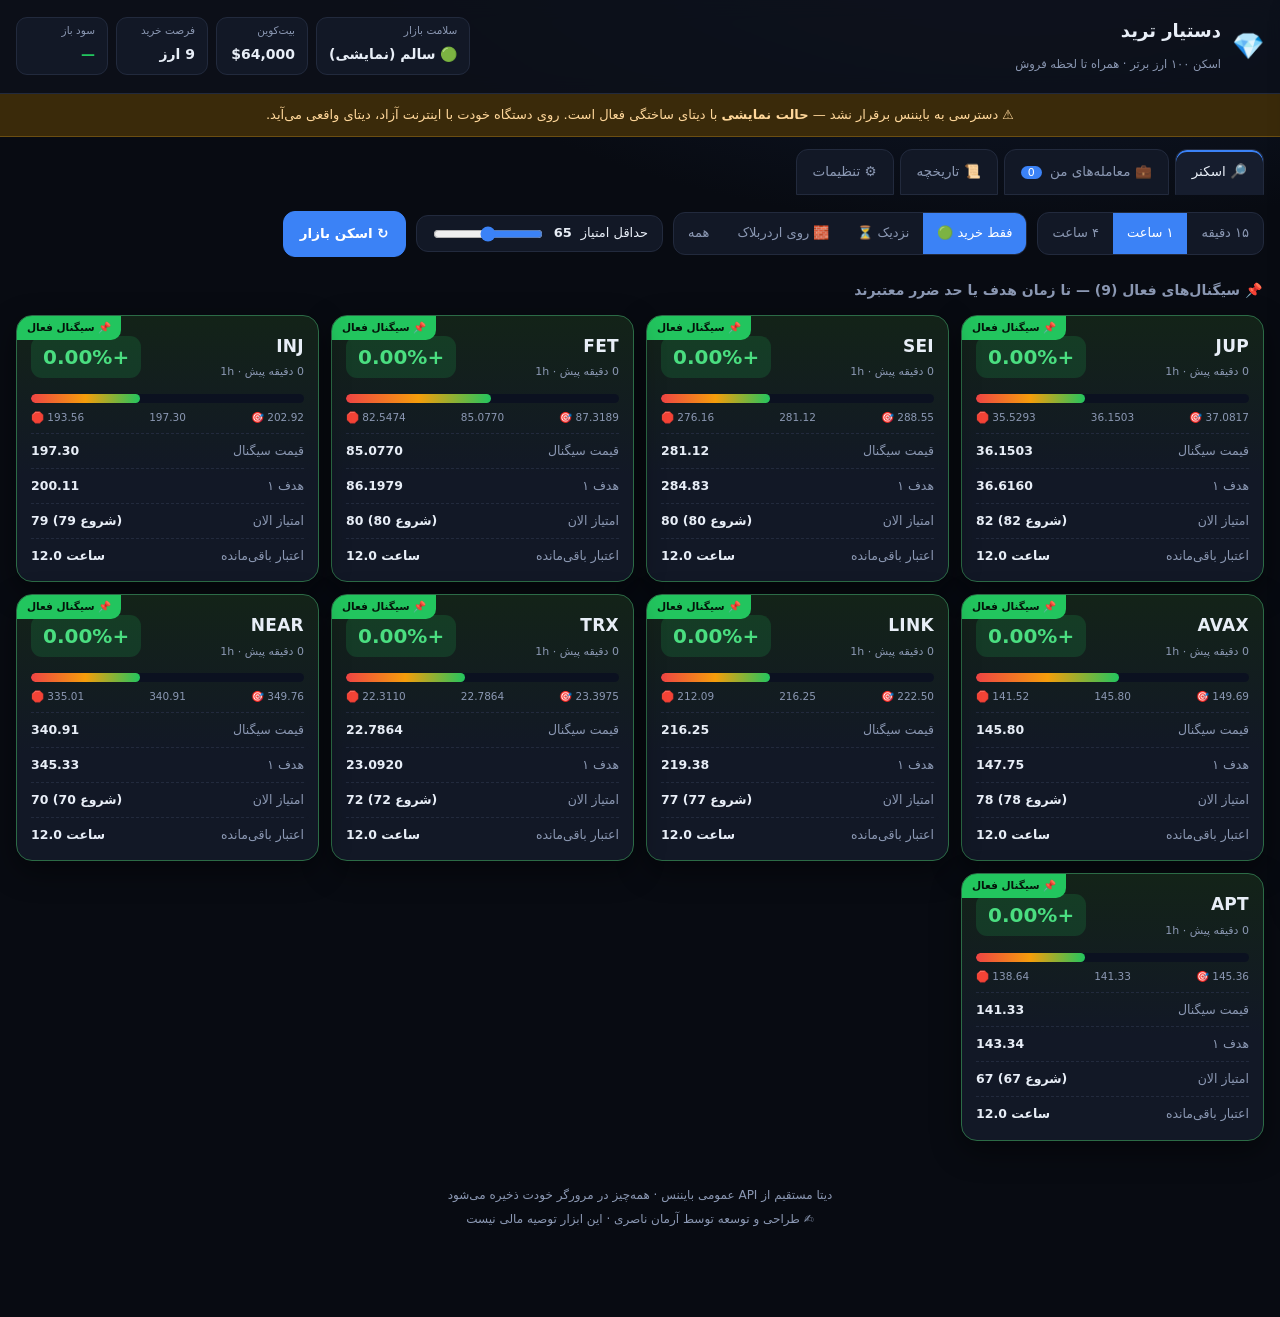
==== dashboard/index.html @ 6851e75b "Add 1h order-block filter: detect valid bullish OBs and coins sitting on them Co-authored-by: arena-" ====
<!doctype html>
<html lang="fa" dir="rtl">
<head>
<meta charset="utf-8">
<meta name="viewport" content="width=device-width, initial-scale=1, viewport-fit=cover">
<title>دستیار ترید | آرمان ناصری</title>
<link rel="stylesheet" href="style.css">
<link rel="icon" href="data:image/svg+xml,<svg xmlns='http://www.w3.org/2000/svg' viewBox='0 0 100 100'><text y='.9em' font-size='90'>💎</text></svg>">
</head>
<body>

<header class="topbar">
  <div class="brand">
    <span class="logo">💎</span>
    <div>
      <h1>دستیار ترید</h1>
      <span class="by">اسکن ۱۰۰ ارز برتر · همراه تا لحظه فروش</span>
    </div>
  </div>
  <div class="market">
    <div class="mk"><span>سلامت بازار</span><b id="btcHealth">—</b></div>
    <div class="mk"><span>بیت‌کوین</span><b id="btcPrice">—</b></div>
    <div class="mk"><span>فرصت خرید</span><b id="buyCount">—</b></div>
    <div class="mk"><span>سود باز</span><b id="openPnl">—</b></div>
  </div>
</header>

<div class="banner" id="demoBanner" hidden>
  ⚠️ دسترسی به بایننس برقرار نشد — <b>حالت نمایشی</b> با دیتای ساختگی فعال است.
  روی دستگاه خودت با اینترنت آزاد، دیتای واقعی می‌آید.
</div>

<nav class="tabs">
  <button class="tab on" data-tab="scan">🔎 اسکنر</button>
  <button class="tab" data-tab="pos">💼 معامله‌های من <span class="badge" id="posCount">0</span></button>
  <button class="tab" data-tab="hist">📜 تاریخچه</button>
  <button class="tab" data-tab="set">⚙️ تنظیمات</button>
</nav>

<!-- ─────────── اسکنر ─────────── -->
<main class="page on" id="page-scan">
  <div class="controls">
    <div class="seg" id="tfSeg">
      <button data-tf="15m">۱۵ دقیقه</button>
      <button data-tf="1h" class="on">۱ ساعت</button>
      <button data-tf="4h">۴ ساعت</button>
    </div>
    <div class="seg" id="filterSeg">
      <button data-f="buy" class="on">فقط خرید 🟢</button>
      <button data-f="near">نزدیک ⏳</button>
      <button data-f="ob">🧱 روی اردربلاک</button>
      <button data-f="all">همه</button>
    </div>
    <label class="slider">حداقل امتیاز <b id="minScoreVal">65</b>
      <input type="range" id="minScore" min="40" max="90" step="5" value="65">
    </label>
    <button class="btn primary" id="scanBtn">↻ اسکن بازار</button>
  </div>

  <div class="progress" id="progress" hidden><div class="bar" id="progressBar"></div><span id="progressTxt"></span></div>

  <section class="grid" id="grid"></section>
  <div class="empty" id="empty">برای شروع دکمه «اسکن بازار» را بزن — ۱۰۰ ارز برتر بررسی می‌شود.</div>
</main>

<!-- ─────────── معامله‌ها ─────────── -->
<main class="page" id="page-pos">
  <div class="sumbar" id="posSummary"></div>
  <section class="grid" id="posGrid"></section>
  <div class="empty" id="posEmpty">هنوز معامله‌ای ثبت نکرده‌ای. از تب اسکنر یک ارز را انتخاب کن و «خریدم» را بزن.</div>
</main>

<!-- ─────────── تاریخچه ─────────── -->
<main class="page" id="page-hist">
  <div class="sumbar" id="histSummary"></div>
  <section class="list" id="histList"></section>
  <div class="empty" id="histEmpty">هنوز معامله‌ی بسته‌شده‌ای نداری.</div>
</main>

<!-- ─────────── تنظیمات ─────────── -->
<main class="page" id="page-set">
  <section class="card pad">
    <h3>🎯 استراتژی</h3>
    <div class="row"><label>هدف اول (× ATR)</label><input type="number" id="s_tp1" step="0.1" value="1.2"></div>
    <div class="row"><label>هدف دوم (× ATR)</label><input type="number" id="s_tp2" step="0.1" value="2.4"></div>
    <div class="row"><label>حد ضرر (× ATR)</label><input type="number" id="s_sl" step="0.1" value="1.6"></div>
    <div class="row"><label>حداکثر ساعت نگهداری</label><input type="number" id="s_hold" step="1" value="12"></div>
    <div class="row"><label>سقف RSI برای خرید</label><input type="number" id="s_rsi" step="1" value="68"></div>
    <div class="row"><label>تعداد ارز اسکن‌شده</label><input type="number" id="s_top" step="10" value="100"></div>
    <div class="row"><label>مبلغ پیش‌فرض خرید ($)</label><input type="number" id="s_amt" step="5" value="10"></div>
  </section>

  <section class="card pad">
    <h3>🔔 هشدارها</h3>
    <div class="row"><label>اعلان مرورگر</label><button class="btn" id="notifBtn">فعال‌سازی</button></div>
    <div class="row"><label>صدای هشدار</label><input type="checkbox" id="s_sound" checked></div>
    <div class="row"><label>بروزرسانی قیمت هر (ثانیه)</label><input type="number" id="s_poll" step="5" value="20"></div>
    <div class="row"><label>اسکن خودکار هر (دقیقه)</label><input type="number" id="s_auto" step="5" value="15"></div>
  </section>

  <section class="card pad">
    <h3>💾 پشتیبان</h3>
    <p class="muted">معامله‌ها فقط روی همین مرورگر ذخیره می‌شوند. برای انتقال، فایل پشتیبان بگیر.</p>
    <div class="btnrow">
      <button class="btn" id="exportBtn">⬇️ خروجی JSON</button>
      <button class="btn" id="importBtn">⬆️ بازگردانی</button>
      <button class="btn danger" id="resetBtn">🗑 پاک‌کردن همه</button>
    </div>
    <input type="file" id="importFile" accept="application/json" hidden>
  </section>
</main>

<!-- ─────────── کشوی جزئیات ارز ─────────── -->
<div class="scrim" id="scrim"></div>
<aside class="drawer" id="drawer">
  <div class="dr-head">
    <button class="x" id="closeDrawer">✕</button>
    <div><h2 id="drTitle">—</h2><span class="by" id="drSub">—</span></div>
  </div>
  <div class="dr-body" id="drBody"></div>
</aside>

<footer>
  دیتا مستقیم از API عمومی بایننس · همه‌چیز در مرورگر خودت ذخیره می‌شود<br>
  ✍️ طراحی و توسعه توسط آرمان ناصری · این ابزار توصیه مالی نیست
</footer>

<script src="engine.js"></script>
<script src="app.js"></script>
</body>
</html>
---- dashboard/style.css ----
:root{
  --bg:#080b12; --bg2:#0d111a; --card:#121826; --card2:#161d2e;
  --line:#222a3d; --tx:#e8eef7; --mu:#8b98b3;
  --ac:#3b82f6; --gr:#22c55e; --rd:#ef4444; --or:#f59e0b; --pu:#a855f7;
  --shadow:0 10px 30px rgba(0,0,0,.45);
}
*{box-sizing:border-box;-webkit-tap-highlight-color:transparent}
html,body{margin:0;padding:0}
body{
  background:radial-gradient(1200px 600px at 80% -10%, #14203a 0%, var(--bg) 60%);
  color:var(--tx);font-family:system-ui,'Segoe UI',Tahoma,sans-serif;
  line-height:1.9;padding-bottom:60px;min-height:100vh;
}
h1,h2,h3{margin:0}
.muted{color:var(--mu);font-size:13px}

/* ── هدر ── */
.topbar{display:flex;flex-wrap:wrap;gap:14px;align-items:center;justify-content:space-between;
  padding:14px 16px;background:rgba(13,17,26,.85);backdrop-filter:blur(10px);
  border-bottom:1px solid var(--line);position:sticky;top:0;z-index:40}
.brand{display:flex;gap:11px;align-items:center}
.logo{font-size:26px}
.topbar h1{font-size:18px}
.by{color:var(--mu);font-size:11.5px}
.market{display:flex;gap:8px;flex-wrap:wrap}
.mk{background:var(--card);border:1px solid var(--line);border-radius:11px;
  padding:5px 12px;min-width:92px}
.mk span{display:block;color:var(--mu);font-size:10.5px;line-height:1.5}
.mk b{font-size:14px;line-height:1.6}

.banner{background:#3a2a0a;border-bottom:1px solid #6b4e12;color:#ffd79a;
  padding:9px 16px;font-size:13px;text-align:center}

/* ── تب‌ها ── */
.tabs{display:flex;gap:6px;padding:12px 16px 0;overflow-x:auto}
.tab{background:var(--card);border:1px solid var(--line);color:var(--mu);
  border-radius:12px 12px 0 0;padding:9px 16px;font:inherit;font-size:13.5px;
  cursor:pointer;white-space:nowrap}
.tab.on{background:var(--card2);color:var(--tx);border-bottom-color:transparent;
  box-shadow:inset 0 2px 0 var(--ac)}
.badge{background:var(--ac);color:#fff;border-radius:99px;padding:0 7px;font-size:11px;margin-right:4px}

.page{display:none;padding:16px;max-width:1280px;margin:0 auto}
.page.on{display:block}

/* ── کنترل‌ها ── */
.controls{display:flex;gap:10px;flex-wrap:wrap;align-items:center;margin-bottom:14px}
.seg{display:flex;background:var(--card);border:1px solid var(--line);border-radius:12px;overflow:hidden}
.seg button{background:none;border:none;color:var(--mu);padding:8px 14px;font:inherit;
  font-size:13px;cursor:pointer}
.seg button.on{background:var(--ac);color:#fff}
.slider{display:flex;align-items:center;gap:9px;background:var(--card);border:1px solid var(--line);
  border-radius:12px;padding:5px 14px;font-size:13px}
.slider input{accent-color:var(--ac);width:110px}
.btn{background:var(--card);border:1px solid var(--line);color:var(--tx);border-radius:12px;
  padding:9px 16px;font:inherit;font-size:13.5px;cursor:pointer;transition:.15s}
.btn:hover{border-color:var(--ac)}
.btn.primary{background:var(--ac);border-color:var(--ac);color:#fff;font-weight:600}
.btn.buy{background:var(--gr);border-color:var(--gr);color:#04140a;font-weight:700}
.btn.danger{background:#2a1214;border-color:#5b2126;color:#ff9a9a}
.btnrow{display:flex;gap:8px;flex-wrap:wrap;margin-top:8px}

.progress{position:relative;height:28px;background:var(--card);border:1px solid var(--line);
  border-radius:10px;overflow:hidden;margin-bottom:14px}
.progress .bar{height:100%;background:linear-gradient(90deg,#1d4ed8,#3b82f6);width:0;transition:.25s}
.progress span{position:absolute;inset:0;display:grid;place-items:center;font-size:12.5px}

/* ── کارت‌ها ── */
.grid{display:grid;grid-template-columns:repeat(auto-fill,minmax(290px,1fr));gap:12px}
.card{background:var(--card);border:1px solid var(--line);border-radius:16px;box-shadow:var(--shadow)}
.card.pad{padding:16px;margin-bottom:14px}
.coin{padding:14px;cursor:pointer;transition:.15s;position:relative;overflow:hidden}
.coin:hover{border-color:var(--ac);transform:translateY(-2px)}
.coin .top{display:flex;align-items:center;gap:10px;margin-bottom:8px}
.sym{font-size:17px;font-weight:700;letter-spacing:.3px}
.pair{color:var(--mu);font-size:11px}
.score{margin-right:auto;font-size:20px;font-weight:800;padding:2px 12px;border-radius:11px}
.s-hi{background:rgba(34,197,94,.16);color:#4ade80}
.s-md{background:rgba(245,158,11,.16);color:#fbbf24}
.s-lo{background:rgba(148,163,184,.13);color:#94a3b8}
.state{font-size:13px;margin-bottom:8px}
.kv{display:flex;justify-content:space-between;font-size:12.5px;color:var(--mu);
  border-top:1px dashed var(--line);padding-top:5px;margin-top:5px}
.kv b{color:var(--tx);font-weight:600;direction:ltr}
.up{color:var(--gr)} .dn{color:var(--rd)} .wa{color:var(--or)}
.spark{width:100%;height:42px;display:block;margin:8px 0 2px}

.empty{text-align:center;color:var(--mu);padding:40px 20px;font-size:14px}
.sumbar{display:flex;gap:10px;flex-wrap:wrap;margin-bottom:14px}
.sumbar div{background:var(--card);border:1px solid var(--line);border-radius:12px;
  padding:8px 15px;font-size:13px}
.sumbar b{font-size:16px;display:block}

/* ── معامله باز ── */
.pos{padding:15px}
.pos .head{display:flex;align-items:center;gap:10px;margin-bottom:6px}
.pnl{margin-right:auto;font-size:19px;font-weight:800;direction:ltr}
.track{height:9px;background:#0b1120;border-radius:99px;margin:11px 0 5px;position:relative;overflow:hidden}
.track i{position:absolute;inset:0 auto 0 0;height:100%;border-radius:99px;
  background:linear-gradient(90deg,var(--rd),var(--or),var(--gr))}
.ticks{display:flex;justify-content:space-between;font-size:10.5px;color:var(--mu);direction:ltr}
.advice{border-radius:11px;padding:9px 12px;font-size:13px;margin-top:10px}
.ad-hold{background:rgba(59,130,246,.12);color:#93c5fd}
.ad-half{background:rgba(245,158,11,.14);color:#fcd34d}
.ad-sell{background:rgba(239,68,68,.15);color:#fca5a5}
.ad-win{background:rgba(34,197,94,.14);color:#86efac}

.list .row-h{display:flex;gap:10px;align-items:center;background:var(--card);
  border:1px solid var(--line);border-radius:13px;padding:11px 14px;margin-bottom:8px;font-size:13.5px}
.list .row-h .pnl{font-size:15px}

.row{display:flex;justify-content:space-between;align-items:center;gap:12px;
  padding:7px 0;border-bottom:1px dashed var(--line)}
.row:last-child{border:none}
.row label{font-size:13.5px;color:var(--mu)}
.row input[type=number],.row input[type=text]{background:#0b1120;border:1px solid var(--line);
  color:var(--tx);border-radius:9px;padding:7px 11px;width:120px;font:inherit;font-size:14px;
  direction:ltr;text-align:center}
.row input[type=checkbox]{width:20px;height:20px;accent-color:var(--ac)}

/* ── کشو ── */
.scrim{position:fixed;inset:0;background:rgba(0,0,0,.6);backdrop-filter:blur(3px);
  opacity:0;pointer-events:none;transition:.2s;z-index:50}
.scrim.on{opacity:1;pointer-events:auto}
.drawer{position:fixed;inset:0 0 0 auto;width:min(460px,100%);background:var(--bg2);
  border-right:1px solid var(--line);z-index:60;transform:translateX(105%);
  transition:.25s cubic-bezier(.4,0,.2,1);overflow-y:auto;box-shadow:var(--shadow)}
.drawer.on{transform:none}
.dr-head{display:flex;gap:12px;align-items:center;padding:15px;border-bottom:1px solid var(--line);
  position:sticky;top:0;background:var(--bg2);z-index:2}
.dr-head h2{font-size:19px}
.x{background:var(--card);border:1px solid var(--line);color:var(--tx);width:34px;height:34px;
  border-radius:10px;font-size:15px;cursor:pointer}
.dr-body{padding:15px}
.factors{margin:10px 0}
.f{display:flex;align-items:center;gap:9px;font-size:12.5px;margin-bottom:5px}
.f span{width:96px;color:var(--mu)}
.f .fb{flex:1;height:7px;background:#0b1120;border-radius:99px;overflow:hidden}
.f .fb i{display:block;height:100%;background:linear-gradient(90deg,#2563eb,#60a5fa)}
.f b{width:34px;text-align:left;direction:ltr}
.plan{background:var(--card);border:1px solid var(--line);border-radius:13px;padding:12px;margin:12px 0}
.plan .kv{border-top:none;padding:3px 0;margin:0;font-size:13px}
.buybox{background:var(--card);border:1px solid var(--line);border-radius:13px;padding:13px;margin-top:12px}

footer{text-align:center;color:var(--mu);font-size:12px;padding:26px 16px;line-height:2}

@media(max-width:620px){
  .topbar{padding:11px}
  .market{width:100%;justify-content:space-between}
  .mk{flex:1;min-width:0;padding:5px 8px;text-align:center}
  .page{padding:12px}
  .controls{gap:8px}
  .slider{flex:1}
}

/* ── نمودار HARSI ── */
.chartbox{background:var(--card);border:1px solid var(--line);border-radius:14px;
  padding:11px;margin-bottom:12px}
.chart-top{display:flex;justify-content:space-between;align-items:center;font-size:13.5px;
  margin-bottom:8px}
.seg.tfchart{margin-bottom:9px;width:100%}
.seg.tfchart button{flex:1;padding:6px 0;font-size:12px;direction:ltr}
.harsi{width:100%;height:170px;display:block;background:#0a0e16;border-radius:10px}
.chart-load{height:170px;display:grid;place-items:center;color:var(--mu);font-size:13px;
  background:#0a0e16;border-radius:10px}
.chart-legend{display:flex;gap:12px;justify-content:center;margin-top:8px;
  font-size:11px;color:var(--mu)}
.chart-legend i{display:inline-block;width:9px;height:9px;border-radius:2px;margin-left:4px}

/* ── سیگنال فعال و توضیحات ── */
.sechead{grid-column:1/-1;font-size:14px;color:var(--mu);margin:6px 2px 0;font-weight:600}
.sigcard{border-color:#2c6b46;background:linear-gradient(180deg,#132318,var(--card) 60%)}
.ribbon{position:absolute;top:0;left:0;background:var(--gr);color:#04140a;font-size:10.5px;
  font-weight:700;padding:2px 10px;border-radius:0 0 10px 0}
.why{background:var(--card);border:1px solid var(--line);border-radius:14px;padding:13px;margin:12px 0}
.why h3{font-size:15px;margin-bottom:6px}
.why h4{font-size:13px;margin:11px 0 5px;color:var(--or)}
.verdict{font-size:13px;color:#cfe0ff;background:rgba(59,130,246,.1);border-radius:9px;
  padding:9px 11px;margin:0 0 10px}
.rz{display:flex;flex-direction:column;gap:1px;padding:7px 10px;border-radius:9px;margin-bottom:6px;
  font-size:12.5px;border-right:3px solid}
.rz b{font-size:13px}
.rz span{color:var(--mu);line-height:1.7}
.rz.ok{background:rgba(34,197,94,.07);border-color:var(--gr)}
.rz.no{background:rgba(239,68,68,.07);border-color:var(--rd)}

/* ── اردربلاک ── */
.oblock{display:flex;flex-direction:column;gap:1px;background:rgba(168,85,247,.12);
  border:1px solid #6d3fa855;border-radius:9px;padding:5px 9px;font-size:12px;margin-bottom:7px;
  color:#d8b4fe}
.oblock span{color:var(--mu);font-size:11px;direction:ltr;text-align:right}
.oblock.in{background:rgba(34,197,94,.12);border-color:#2c6b46;color:#86efac}
.obplan{border-color:#6d3fa855;background:linear-gradient(180deg,#1a1430,var(--card) 70%)}
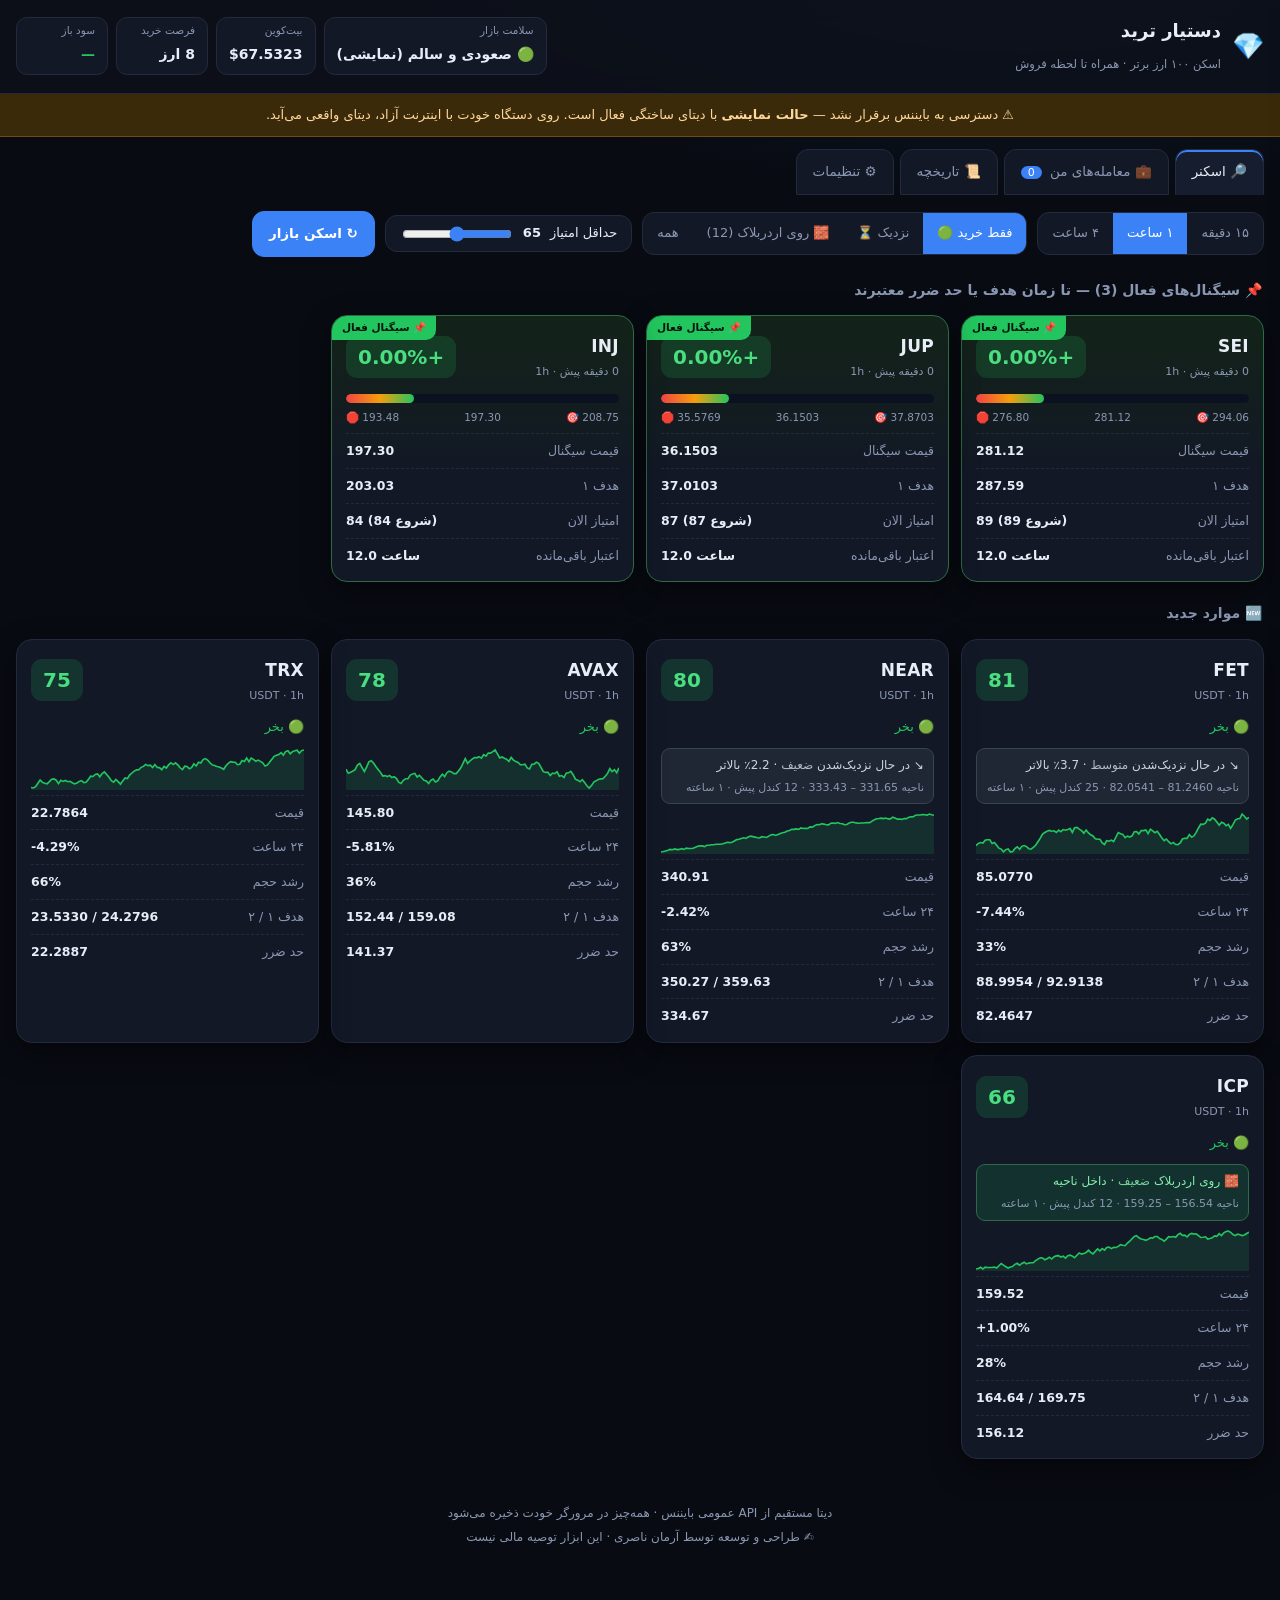
==== commit 7330d60d: "Overhaul edge: structural R-based targets, BTC regime gate, relative momentum rank, risk-based sizin" ====
--- a/dashboard/index.html
+++ b/dashboard/index.html
@@ -73,6 +73,7 @@
 <!-- ─────────── تاریخچه ─────────── -->
 <main class="page" id="page-hist">
   <div class="sumbar" id="histSummary"></div>
+  <div id="histCards"></div>
   <section class="list" id="histList"></section>
   <div class="empty" id="histEmpty">هنوز معامله‌ی بسته‌شده‌ای نداری.</div>
 </main>
@@ -80,14 +81,23 @@
 <!-- ─────────── تنظیمات ─────────── -->
 <main class="page" id="page-set">
   <section class="card pad">
+    <h3>💰 سرمایه و ریسک</h3>
+    <p class="muted" style="font-size:13px;margin-top:0">حجم هر معامله خودکار حساب می‌شود تا ضرر احتمالی همیشه یک عدد ثابت بماند — مهم‌ترین قانون بقا در ترید.</p>
+    <div class="row"><label>کل سرمایه ($)</label><input type="number" id="s_cap" step="50" value="300"></div>
+    <div class="row"><label>ریسک هر معامله (٪ سرمایه)</label><input type="number" id="s_rpt" step="0.25" value="1"></div>
+    <div class="row"><label>سقف ریسک تا حد ضرر (٪)</label><input type="number" id="s_mrisk" step="0.5" value="3.5"></div>
+  </section>
+
+  <section class="card pad">
     <h3>🎯 استراتژی</h3>
-    <div class="row"><label>هدف اول (× ATR)</label><input type="number" id="s_tp1" step="0.1" value="1.2"></div>
-    <div class="row"><label>هدف دوم (× ATR)</label><input type="number" id="s_tp2" step="0.1" value="2.4"></div>
-    <div class="row"><label>حد ضرر (× ATR)</label><input type="number" id="s_sl" step="0.1" value="1.6"></div>
+    <p class="muted" style="font-size:13px;margin-top:0">اهداف ضریبی از ریسک‌اند (R). با ۳R حتی نرخ برد ۳۰٪ هم سودده است.</p>
+    <div class="row"><label>هدف اول (× ریسک)</label><input type="number" id="s_r1" step="0.1" value="1.5"></div>
+    <div class="row"><label>هدف دوم (× ریسک)</label><input type="number" id="s_r2" step="0.1" value="3"></div>
+    <div class="row"><label>حداکثر سیگنال هم‌زمان</label><input type="number" id="s_maxsig" step="1" value="3"></div>
+    <div class="row"><label>فقط ارزهای قوی‌تر از میانگین بازار</label><input type="checkbox" id="s_rank" checked></div>
     <div class="row"><label>حداکثر ساعت نگهداری</label><input type="number" id="s_hold" step="1" value="12"></div>
     <div class="row"><label>سقف RSI برای خرید</label><input type="number" id="s_rsi" step="1" value="68"></div>
     <div class="row"><label>تعداد ارز اسکن‌شده</label><input type="number" id="s_top" step="10" value="100"></div>
-    <div class="row"><label>مبلغ پیش‌فرض خرید ($)</label><input type="number" id="s_amt" step="5" value="10"></div>
   </section>
 
   <section class="card pad">
--- a/dashboard/style.css
+++ b/dashboard/style.css
@@ -189,5 +189,20 @@
   border:1px solid #6d3fa855;border-radius:9px;padding:5px 9px;font-size:12px;margin-bottom:7px;
   color:#d8b4fe}
 .oblock span{color:var(--mu);font-size:11px;direction:ltr;text-align:right}
-.oblock.in{background:rgba(34,197,94,.12);border-color:#2c6b46;color:#86efac}
+.oblock em{font-style:normal;opacity:.85}
+.oblock.in{background:rgba(34,197,94,.14);border-color:#2c6b46;color:#86efac}
+.oblock.near{background:rgba(250,204,21,.10);border-color:#6b5a1f;color:#fde68a}
+.oblock.appr{background:rgba(148,163,184,.10);border-color:#3a4353;color:#cbd5e1}
 .obplan{border-color:#6d3fa855;background:linear-gradient(180deg,#1a1430,var(--card) 70%)}
+
+/* ── کارنامه‌ی عملکرد ── */
+.scorecard{background:var(--card);border:1px solid var(--bd);border-radius:14px;padding:13px 15px;margin:12px 0}
+.scorecard.ok{border-color:#245c3a}
+.scorecard.no{border-color:#5c2626}
+.scorecard h3{margin:0 0 10px;font-size:15px}
+.scgrid{display:grid;grid-template-columns:repeat(auto-fit,minmax(88px,1fr));gap:8px}
+.scgrid div{background:#1a2030;border-radius:9px;padding:7px 8px;text-align:center}
+.scgrid span{display:block;font-size:11px;color:var(--mu);margin-bottom:2px}
+.scgrid b{font-size:15px}
+.scnote{font-size:12.5px;color:var(--mu);margin:10px 0 0;line-height:1.8}
+.plan.riskbad{border-color:#5c2626;background:linear-gradient(180deg,#1f1113,var(--card) 70%)}
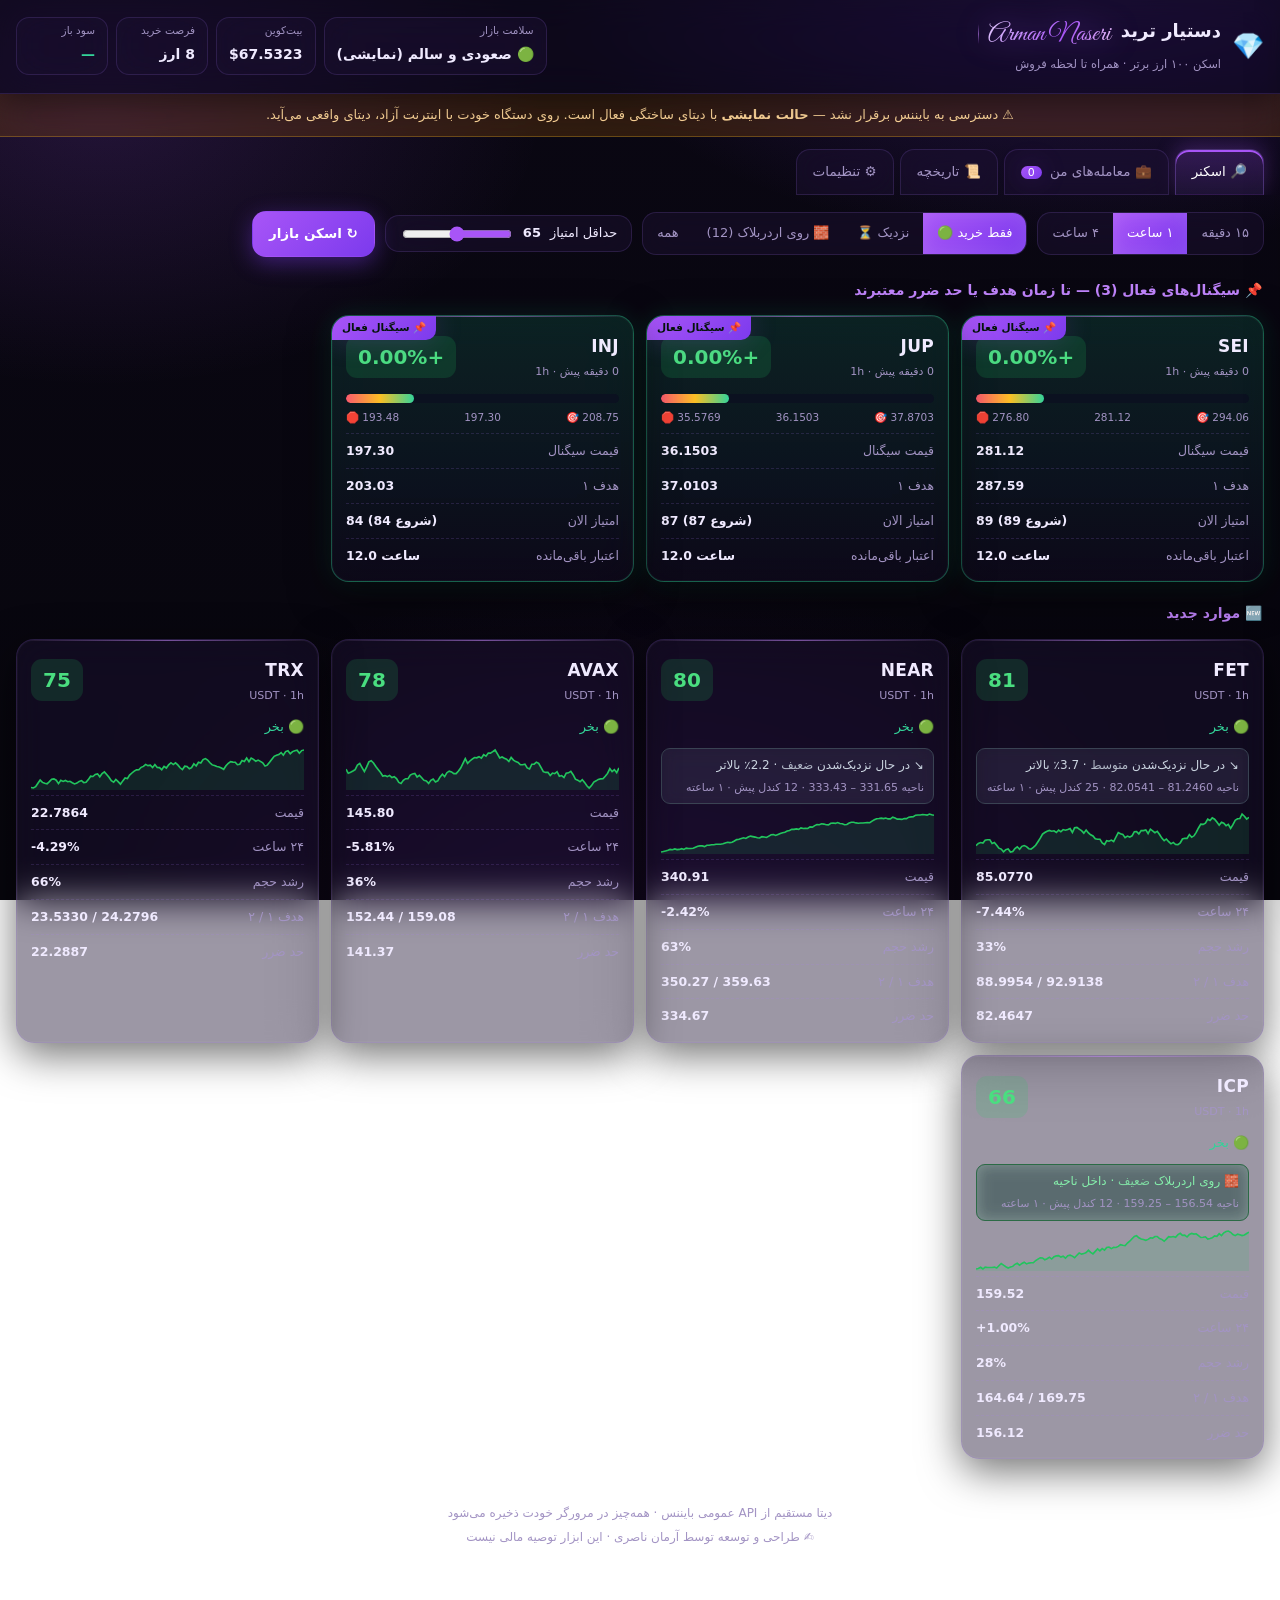
==== commit f3372543: "Add stylized Arman Naseri signature next to header title Co-authored-by: arena-agent <297053741+aren" ====
--- a/dashboard/index.html
+++ b/dashboard/index.html
@@ -4,6 +4,9 @@
 <meta charset="utf-8">
 <meta name="viewport" content="width=device-width, initial-scale=1, viewport-fit=cover">
 <title>دستیار ترید | آرمان ناصری</title>
+<link rel="preconnect" href="https://fonts.googleapis.com">
+<link rel="preconnect" href="https://fonts.gstatic.com" crossorigin>
+<link href="https://fonts.googleapis.com/css2?family=Great+Vibes&family=Orbitron:wght@600&display=swap" rel="stylesheet">
 <link rel="stylesheet" href="style.css">
 <link rel="icon" href="data:image/svg+xml,<svg xmlns='http://www.w3.org/2000/svg' viewBox='0 0 100 100'><text y='.9em' font-size='90'>💎</text></svg>">
 </head>
@@ -13,7 +16,7 @@
   <div class="brand">
     <span class="logo">💎</span>
     <div>
-      <h1>دستیار ترید</h1>
+      <h1>دستیار ترید <span class="sig">Arman Naseri</span></h1>
       <span class="by">اسکن ۱۰۰ ارز برتر · همراه تا لحظه فروش</span>
     </div>
   </div>
--- a/dashboard/style.css
+++ b/dashboard/style.css
@@ -1,13 +1,24 @@
+/* ═══ تم شیشه‌ای بنفش–مشکی ═══ */
 :root{
-  --bg:#080b12; --bg2:#0d111a; --card:#121826; --card2:#161d2e;
-  --line:#222a3d; --tx:#e8eef7; --mu:#8b98b3;
-  --ac:#3b82f6; --gr:#22c55e; --rd:#ef4444; --or:#f59e0b; --pu:#a855f7;
-  --shadow:0 10px 30px rgba(0,0,0,.45);
+  --bg:#07060d; --bg2:#0d0a16;
+  --card:rgba(30,20,52,.44); --card2:rgba(42,28,70,.55);
+  --line:rgba(168,120,255,.16); --line2:rgba(168,120,255,.30);
+  --tx:#f0eaff; --mu:#a394c4;
+  --ac:#a855f7; --ac2:#7c3aed; --acsoft:rgba(168,85,247,.16);
+  --gr:#34d399; --rd:#fb5a6d; --or:#fbbf24; --pu:#c084fc;
+  --shadow:0 12px 40px rgba(0,0,0,.55), 0 0 0 1px rgba(255,255,255,.03) inset;
+  --glow:0 0 28px rgba(168,85,247,.22);
+  --blur:blur(18px) saturate(140%);
 }
 *{box-sizing:border-box;-webkit-tap-highlight-color:transparent}
 html,body{margin:0;padding:0}
 body{
-  background:radial-gradient(1200px 600px at 80% -10%, #14203a 0%, var(--bg) 60%);
+  background:
+    radial-gradient(900px 520px at 85% -8%, rgba(124,58,237,.30) 0%, transparent 62%),
+    radial-gradient(760px 480px at 8% 12%, rgba(168,85,247,.16) 0%, transparent 58%),
+    radial-gradient(1000px 700px at 50% 110%, rgba(88,28,135,.22) 0%, transparent 60%),
+    linear-gradient(180deg, #0a0713 0%, var(--bg) 100%);
+  background-attachment:fixed;
   color:var(--tx);font-family:system-ui,'Segoe UI',Tahoma,sans-serif;
   line-height:1.9;padding-bottom:60px;min-height:100vh;
 }
@@ -16,47 +27,60 @@
 
 /* ── هدر ── */
 .topbar{display:flex;flex-wrap:wrap;gap:14px;align-items:center;justify-content:space-between;
-  padding:14px 16px;background:rgba(13,17,26,.85);backdrop-filter:blur(10px);
-  border-bottom:1px solid var(--line);position:sticky;top:0;z-index:40}
+  padding:14px 16px;background:rgba(16,10,30,.62);backdrop-filter:var(--blur);
+  -webkit-backdrop-filter:var(--blur);
+  border-bottom:1px solid var(--line);position:sticky;top:0;z-index:40;
+  box-shadow:0 6px 30px rgba(0,0,0,.45)}
 .brand{display:flex;gap:11px;align-items:center}
 .logo{font-size:26px}
 .topbar h1{font-size:18px}
 .by{color:var(--mu);font-size:11.5px}
 .market{display:flex;gap:8px;flex-wrap:wrap}
-.mk{background:var(--card);border:1px solid var(--line);border-radius:11px;
-  padding:5px 12px;min-width:92px}
+.mk{background:var(--card);border:1px solid var(--line);border-radius:13px;
+  padding:5px 12px;min-width:92px;backdrop-filter:var(--blur);-webkit-backdrop-filter:var(--blur)}
 .mk span{display:block;color:var(--mu);font-size:10.5px;line-height:1.5}
 .mk b{font-size:14px;line-height:1.6}
 
-.banner{background:#3a2a0a;border-bottom:1px solid #6b4e12;color:#ffd79a;
+.banner{background:rgba(120,70,10,.35);backdrop-filter:var(--blur);border-bottom:1px solid rgba(251,191,36,.28);color:#ffd79a;
   padding:9px 16px;font-size:13px;text-align:center}
 
 /* ── تب‌ها ── */
 .tabs{display:flex;gap:6px;padding:12px 16px 0;overflow-x:auto}
 .tab{background:var(--card);border:1px solid var(--line);color:var(--mu);
-  border-radius:12px 12px 0 0;padding:9px 16px;font:inherit;font-size:13.5px;
-  cursor:pointer;white-space:nowrap}
-.tab.on{background:var(--card2);color:var(--tx);border-bottom-color:transparent;
-  box-shadow:inset 0 2px 0 var(--ac)}
-.badge{background:var(--ac);color:#fff;border-radius:99px;padding:0 7px;font-size:11px;margin-right:4px}
+  border-radius:14px 14px 0 0;padding:9px 16px;font:inherit;font-size:13.5px;
+  cursor:pointer;white-space:nowrap;backdrop-filter:var(--blur);
+  -webkit-backdrop-filter:var(--blur);transition:.18s}
+.tab:hover{color:var(--tx);border-color:var(--line2)}
+.tab.on{background:linear-gradient(180deg,rgba(168,85,247,.22),var(--card2));
+  color:#fff;border-color:var(--line2);border-bottom-color:transparent;
+  box-shadow:inset 0 2px 0 var(--ac),0 -4px 20px rgba(168,85,247,.25)}
+.badge{background:linear-gradient(135deg,var(--ac),var(--ac2));color:#fff;border-radius:99px;
+  padding:0 7px;font-size:11px;margin-right:4px;box-shadow:var(--glow)}
 
 .page{display:none;padding:16px;max-width:1280px;margin:0 auto}
 .page.on{display:block}
 
 /* ── کنترل‌ها ── */
 .controls{display:flex;gap:10px;flex-wrap:wrap;align-items:center;margin-bottom:14px}
-.seg{display:flex;background:var(--card);border:1px solid var(--line);border-radius:12px;overflow:hidden}
+.seg{display:flex;background:var(--card);border:1px solid var(--line);border-radius:14px;
+  overflow:hidden;backdrop-filter:var(--blur);-webkit-backdrop-filter:var(--blur)}
 .seg button{background:none;border:none;color:var(--mu);padding:8px 14px;font:inherit;
   font-size:13px;cursor:pointer}
-.seg button.on{background:var(--ac);color:#fff}
+.seg button:hover{color:var(--tx)}
+.seg button.on{background:linear-gradient(135deg,var(--ac),var(--ac2));color:#fff;
+  box-shadow:inset 0 0 20px rgba(255,255,255,.12)}
 .slider{display:flex;align-items:center;gap:9px;background:var(--card);border:1px solid var(--line);
-  border-radius:12px;padding:5px 14px;font-size:13px}
+  border-radius:14px;padding:5px 14px;font-size:13px;backdrop-filter:var(--blur);
+  -webkit-backdrop-filter:var(--blur)}
 .slider input{accent-color:var(--ac);width:110px}
-.btn{background:var(--card);border:1px solid var(--line);color:var(--tx);border-radius:12px;
-  padding:9px 16px;font:inherit;font-size:13.5px;cursor:pointer;transition:.15s}
-.btn:hover{border-color:var(--ac)}
-.btn.primary{background:var(--ac);border-color:var(--ac);color:#fff;font-weight:600}
-.btn.buy{background:var(--gr);border-color:var(--gr);color:#04140a;font-weight:700}
+.btn{background:var(--card);border:1px solid var(--line);color:var(--tx);border-radius:14px;
+  padding:9px 16px;font:inherit;font-size:13.5px;cursor:pointer;transition:.18s;
+  backdrop-filter:var(--blur);-webkit-backdrop-filter:var(--blur)}
+.btn:hover{border-color:var(--line2);box-shadow:var(--glow);transform:translateY(-1px)}
+.btn.primary{background:linear-gradient(135deg,var(--ac),var(--ac2));border-color:transparent;
+  color:#fff;font-weight:600;box-shadow:0 6px 22px rgba(124,58,237,.42)}
+.btn.buy{background:linear-gradient(135deg,#34d399,#10b981);border-color:transparent;
+  color:#04140a;font-weight:700;box-shadow:0 6px 22px rgba(16,185,129,.35)}
 .btn.danger{background:#2a1214;border-color:#5b2126;color:#ff9a9a}
 .btnrow{display:flex;gap:8px;flex-wrap:wrap;margin-top:8px}
 
@@ -67,10 +91,15 @@
 
 /* ── کارت‌ها ── */
 .grid{display:grid;grid-template-columns:repeat(auto-fill,minmax(290px,1fr));gap:12px}
-.card{background:var(--card);border:1px solid var(--line);border-radius:16px;box-shadow:var(--shadow)}
+.card{background:var(--card);border:1px solid var(--line);border-radius:18px;
+  box-shadow:var(--shadow);backdrop-filter:var(--blur);-webkit-backdrop-filter:var(--blur);
+  position:relative;overflow:hidden}
+.card::before{content:'';position:absolute;inset:0 0 auto;height:1px;
+  background:linear-gradient(90deg,transparent,rgba(196,132,252,.55),transparent);pointer-events:none}
 .card.pad{padding:16px;margin-bottom:14px}
 .coin{padding:14px;cursor:pointer;transition:.15s;position:relative;overflow:hidden}
-.coin:hover{border-color:var(--ac);transform:translateY(-2px)}
+.coin:hover{border-color:var(--line2);transform:translateY(-3px);
+  box-shadow:var(--shadow),0 0 34px rgba(168,85,247,.28)}
 .coin .top{display:flex;align-items:center;gap:10px;margin-bottom:8px}
 .sym{font-size:17px;font-weight:700;letter-spacing:.3px}
 .pair{color:var(--mu);font-size:11px}
@@ -99,13 +128,15 @@
 .track i{position:absolute;inset:0 auto 0 0;height:100%;border-radius:99px;
   background:linear-gradient(90deg,var(--rd),var(--or),var(--gr))}
 .ticks{display:flex;justify-content:space-between;font-size:10.5px;color:var(--mu);direction:ltr}
-.advice{border-radius:11px;padding:9px 12px;font-size:13px;margin-top:10px}
+.advice{border-radius:13px;padding:10px 13px;font-size:13px;margin-top:10px;
+  backdrop-filter:blur(8px);border:1px solid rgba(255,255,255,.07)}
 .ad-hold{background:rgba(59,130,246,.12);color:#93c5fd}
 .ad-half{background:rgba(245,158,11,.14);color:#fcd34d}
 .ad-sell{background:rgba(239,68,68,.15);color:#fca5a5}
 .ad-win{background:rgba(34,197,94,.14);color:#86efac}
 
 .list .row-h{display:flex;gap:10px;align-items:center;background:var(--card);
+  backdrop-filter:var(--blur);-webkit-backdrop-filter:var(--blur);
   border:1px solid var(--line);border-radius:13px;padding:11px 14px;margin-bottom:8px;font-size:13.5px}
 .list .row-h .pnl{font-size:15px}
 
@@ -119,10 +150,13 @@
 .row input[type=checkbox]{width:20px;height:20px;accent-color:var(--ac)}
 
 /* ── کشو ── */
-.scrim{position:fixed;inset:0;background:rgba(0,0,0,.6);backdrop-filter:blur(3px);
+.scrim{position:fixed;inset:0;background:rgba(7,4,16,.68);backdrop-filter:blur(6px);
   opacity:0;pointer-events:none;transition:.2s;z-index:50}
 .scrim.on{opacity:1;pointer-events:auto}
-.drawer{position:fixed;inset:0 0 0 auto;width:min(460px,100%);background:var(--bg2);
+.drawer{position:fixed;inset:0 0 0 auto;width:min(460px,100%);
+  background:linear-gradient(180deg,rgba(26,16,46,.92),rgba(10,7,19,.96));
+  backdrop-filter:var(--blur);-webkit-backdrop-filter:var(--blur);
+  border-right:1px solid var(--line2);box-shadow:-20px 0 60px rgba(0,0,0,.6);
   border-right:1px solid var(--line);z-index:60;transform:translateX(105%);
   transition:.25s cubic-bezier(.4,0,.2,1);overflow-y:auto;box-shadow:var(--shadow)}
 .drawer.on{transform:none}
@@ -138,9 +172,13 @@
 .f .fb{flex:1;height:7px;background:#0b1120;border-radius:99px;overflow:hidden}
 .f .fb i{display:block;height:100%;background:linear-gradient(90deg,#2563eb,#60a5fa)}
 .f b{width:34px;text-align:left;direction:ltr}
-.plan{background:var(--card);border:1px solid var(--line);border-radius:13px;padding:12px;margin:12px 0}
+.plan{background:linear-gradient(180deg,rgba(60,38,100,.30),rgba(20,13,36,.30));
+  border:1px solid var(--line);border-radius:15px;padding:12px;margin:12px 0;
+  backdrop-filter:var(--blur);-webkit-backdrop-filter:var(--blur)}
 .plan .kv{border-top:none;padding:3px 0;margin:0;font-size:13px}
-.buybox{background:var(--card);border:1px solid var(--line);border-radius:13px;padding:13px;margin-top:12px}
+.buybox{background:linear-gradient(180deg,rgba(60,38,100,.34),rgba(20,13,36,.34));
+  border:1px solid var(--line2);border-radius:15px;padding:13px;margin-top:12px;
+  backdrop-filter:var(--blur);-webkit-backdrop-filter:var(--blur)}
 
 footer{text-align:center;color:var(--mu);font-size:12px;padding:26px 16px;line-height:2}
 
@@ -154,7 +192,9 @@
 }
 
 /* ── نمودار HARSI ── */
-.chartbox{background:var(--card);border:1px solid var(--line);border-radius:14px;
+.chartbox{background:linear-gradient(180deg,rgba(45,28,78,.36),rgba(14,9,26,.40));
+  border:1px solid var(--line);border-radius:16px;
+  backdrop-filter:var(--blur);-webkit-backdrop-filter:var(--blur);
   padding:11px;margin-bottom:12px}
 .chart-top{display:flex;justify-content:space-between;align-items:center;font-size:13.5px;
   margin-bottom:8px}
@@ -169,10 +209,14 @@
 
 /* ── سیگنال فعال و توضیحات ── */
 .sechead{grid-column:1/-1;font-size:14px;color:var(--mu);margin:6px 2px 0;font-weight:600}
-.sigcard{border-color:#2c6b46;background:linear-gradient(180deg,#132318,var(--card) 60%)}
+.sigcard{border-color:rgba(52,211,153,.36);
+  background:linear-gradient(180deg,rgba(16,90,66,.34),rgba(20,13,36,.42));
+  box-shadow:var(--shadow),0 0 26px rgba(52,211,153,.14)}
 .ribbon{position:absolute;top:0;left:0;background:var(--gr);color:#04140a;font-size:10.5px;
   font-weight:700;padding:2px 10px;border-radius:0 0 10px 0}
-.why{background:var(--card);border:1px solid var(--line);border-radius:14px;padding:13px;margin:12px 0}
+.why{background:linear-gradient(180deg,rgba(45,28,78,.34),rgba(14,9,26,.36));
+  border:1px solid var(--line);border-radius:16px;padding:13px;margin:12px 0;
+  backdrop-filter:var(--blur);-webkit-backdrop-filter:var(--blur)}
 .why h3{font-size:15px;margin-bottom:6px}
 .why h4{font-size:13px;margin:11px 0 5px;color:var(--or)}
 .verdict{font-size:13px;color:#cfe0ff;background:rgba(59,130,246,.1);border-radius:9px;
@@ -185,7 +229,8 @@
 .rz.no{background:rgba(239,68,68,.07);border-color:var(--rd)}
 
 /* ── اردربلاک ── */
-.oblock{display:flex;flex-direction:column;gap:1px;background:rgba(168,85,247,.12);
+.oblock{display:flex;flex-direction:column;gap:1px;background:rgba(168,85,247,.16);
+  backdrop-filter:blur(8px);
   border:1px solid #6d3fa855;border-radius:9px;padding:5px 9px;font-size:12px;margin-bottom:7px;
   color:#d8b4fe}
 .oblock span{color:var(--mu);font-size:11px;direction:ltr;text-align:right}
@@ -196,13 +241,54 @@
 .obplan{border-color:#6d3fa855;background:linear-gradient(180deg,#1a1430,var(--card) 70%)}
 
 /* ── کارنامه‌ی عملکرد ── */
-.scorecard{background:var(--card);border:1px solid var(--bd);border-radius:14px;padding:13px 15px;margin:12px 0}
-.scorecard.ok{border-color:#245c3a}
-.scorecard.no{border-color:#5c2626}
+.scorecard{background:linear-gradient(180deg,rgba(45,28,78,.40),rgba(14,9,26,.44));
+  border:1px solid var(--line);border-radius:18px;padding:14px 16px;margin:12px 0;
+  backdrop-filter:var(--blur);-webkit-backdrop-filter:var(--blur);box-shadow:var(--shadow)}
+.scorecard.ok{border-color:rgba(52,211,153,.34);box-shadow:var(--shadow),0 0 26px rgba(52,211,153,.12)}
+.scorecard.no{border-color:rgba(251,90,109,.34);box-shadow:var(--shadow),0 0 26px rgba(251,90,109,.12)}
 .scorecard h3{margin:0 0 10px;font-size:15px}
 .scgrid{display:grid;grid-template-columns:repeat(auto-fit,minmax(88px,1fr));gap:8px}
-.scgrid div{background:#1a2030;border-radius:9px;padding:7px 8px;text-align:center}
+.scgrid div{background:rgba(168,120,255,.10);border:1px solid rgba(168,120,255,.13);
+  border-radius:12px;padding:8px;text-align:center}
 .scgrid span{display:block;font-size:11px;color:var(--mu);margin-bottom:2px}
 .scgrid b{font-size:15px}
 .scnote{font-size:12.5px;color:var(--mu);margin:10px 0 0;line-height:1.8}
-.plan.riskbad{border-color:#5c2626;background:linear-gradient(180deg,#1f1113,var(--card) 70%)}
+.plan.riskbad{border-color:rgba(251,90,109,.38);
+  background:linear-gradient(180deg,rgba(90,20,32,.30),rgba(20,13,36,.36))}
+
+
+/* ── جزئیات تم شیشه‌ای ── */
+::-webkit-scrollbar{width:10px;height:10px}
+::-webkit-scrollbar-track{background:rgba(255,255,255,.03)}
+::-webkit-scrollbar-thumb{background:linear-gradient(180deg,var(--ac),var(--ac2));
+  border-radius:99px;border:2px solid transparent;background-clip:content-box}
+::selection{background:rgba(168,85,247,.38);color:#fff}
+input,select,textarea{background:rgba(168,120,255,.08)!important;
+  border:1px solid var(--line)!important;color:var(--tx)!important;border-radius:11px!important}
+input:focus,select:focus{outline:none;border-color:var(--ac)!important;
+  box-shadow:0 0 0 3px rgba(168,85,247,.18)!important}
+input[type=checkbox]{accent-color:var(--ac)}
+.sechead{color:var(--pu)}
+.ribbon{background:linear-gradient(135deg,var(--ac),var(--ac2))!important;box-shadow:var(--glow)}
+
+/* ── امضای انگلیسی کنار عنوان ── */
+.sig{
+  font-family:'Great Vibes','Segoe Script','Brush Script MT',cursive;
+  font-size:26px;line-height:1;font-weight:400;
+  background:linear-gradient(120deg,#e9d5ff 0%,var(--pu) 38%,var(--ac) 62%,#f5d0fe 100%);
+  -webkit-background-clip:text;background-clip:text;
+  -webkit-text-fill-color:transparent;color:transparent;
+  padding-inline:10px 4px;margin-inline-start:6px;
+  position:relative;top:3px;direction:ltr;display:inline-block;
+  filter:drop-shadow(0 0 14px rgba(168,85,247,.55));
+  animation:sigGlow 4s ease-in-out infinite;
+}
+.sig::before{
+  content:'';position:absolute;inset-inline-start:0;top:12%;height:76%;width:1px;
+  background:linear-gradient(180deg,transparent,rgba(196,132,252,.6),transparent);
+}
+@keyframes sigGlow{
+  0%,100%{filter:drop-shadow(0 0 12px rgba(168,85,247,.45))}
+  50%{filter:drop-shadow(0 0 20px rgba(196,132,252,.75))}
+}
+@media(max-width:560px){.sig{font-size:21px;top:2px}}
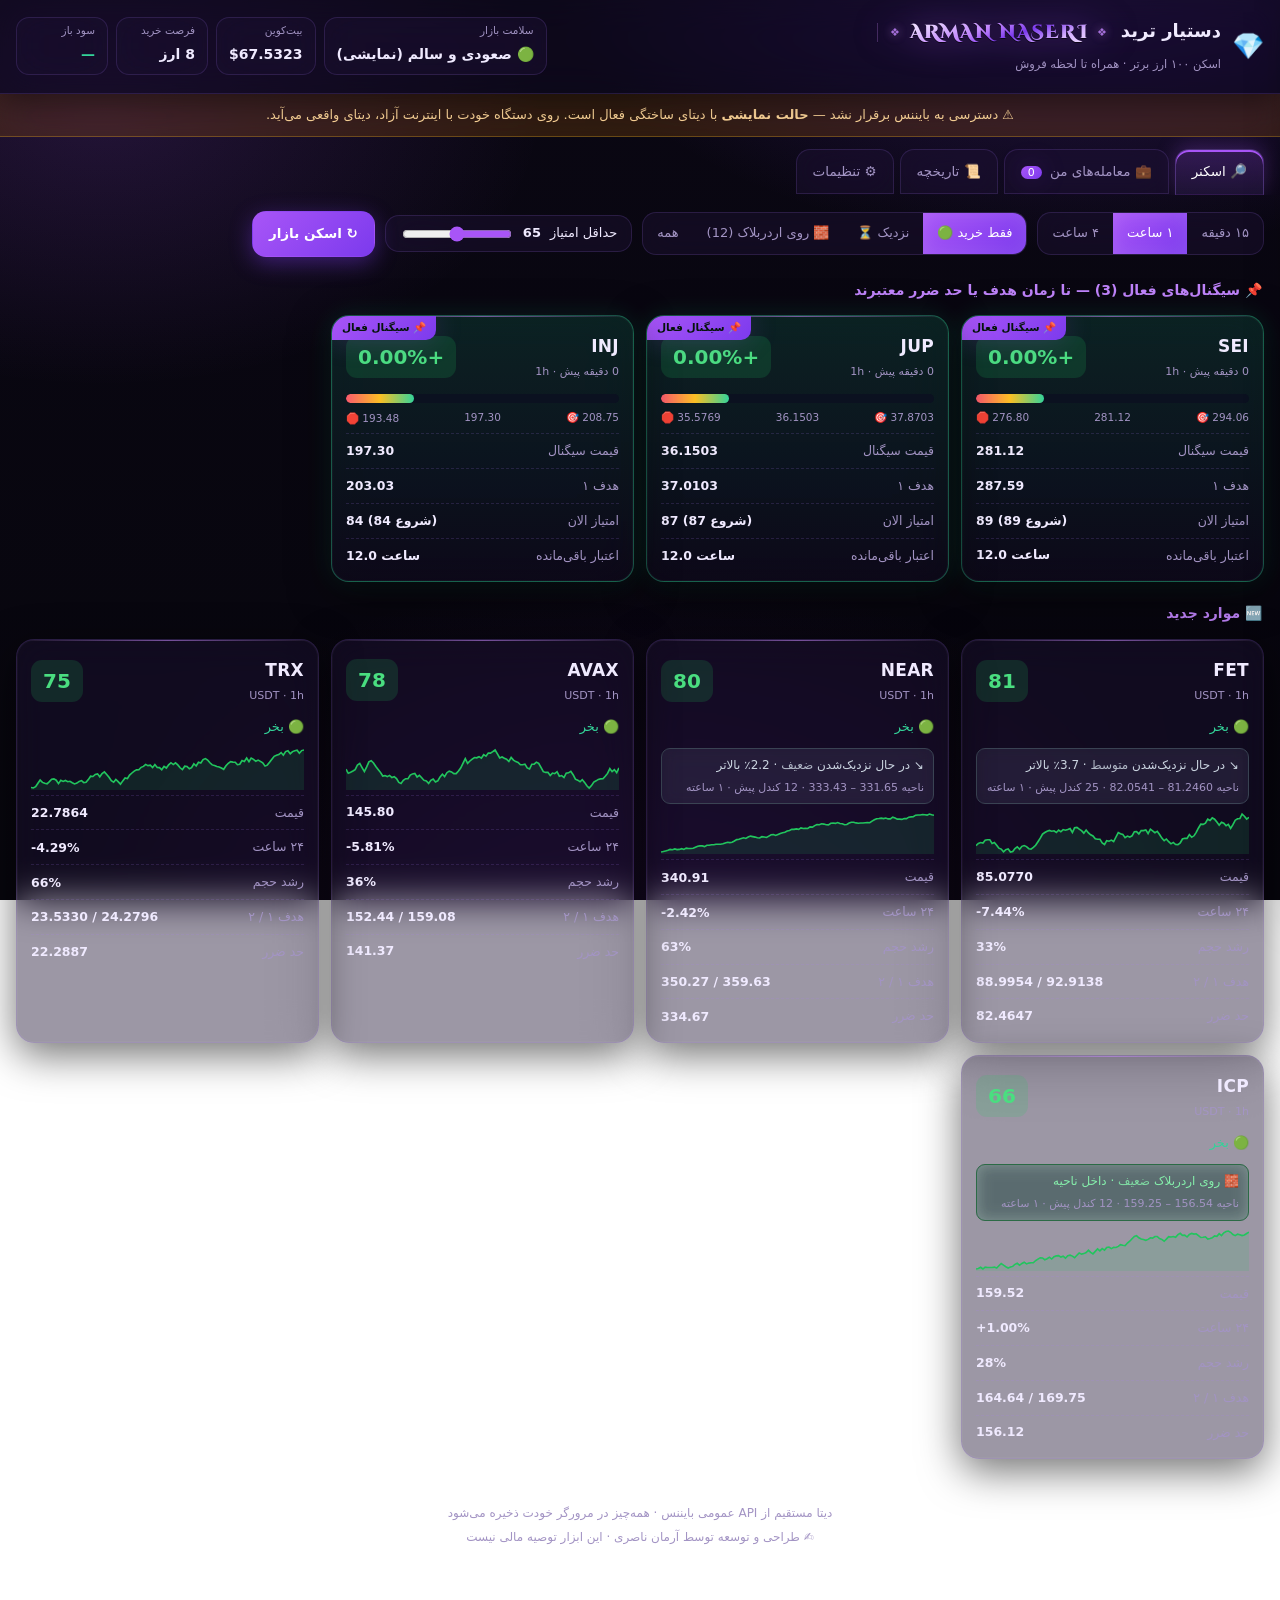
==== commit 1661d4e3: "Switch signature to heavy ornate Cinzel Decorative with flourishes Co-authored-by: arena-agent <2970" ====
--- a/dashboard/index.html
+++ b/dashboard/index.html
@@ -6,7 +6,7 @@
 <title>دستیار ترید | آرمان ناصری</title>
 <link rel="preconnect" href="https://fonts.googleapis.com">
 <link rel="preconnect" href="https://fonts.gstatic.com" crossorigin>
-<link href="https://fonts.googleapis.com/css2?family=Great+Vibes&family=Orbitron:wght@600&display=swap" rel="stylesheet">
+<link href="https://fonts.googleapis.com/css2?family=Cinzel+Decorative:wght@700;900&family=Playfair+Display:ital,wght@1,900&display=swap" rel="stylesheet">
 <link rel="stylesheet" href="style.css">
 <link rel="icon" href="data:image/svg+xml,<svg xmlns='http://www.w3.org/2000/svg' viewBox='0 0 100 100'><text y='.9em' font-size='90'>💎</text></svg>">
 </head>
--- a/dashboard/style.css
+++ b/dashboard/style.css
@@ -273,22 +273,38 @@
 
 /* ── امضای انگلیسی کنار عنوان ── */
 .sig{
-  font-family:'Great Vibes','Segoe Script','Brush Script MT',cursive;
-  font-size:26px;line-height:1;font-weight:400;
-  background:linear-gradient(120deg,#e9d5ff 0%,var(--pu) 38%,var(--ac) 62%,#f5d0fe 100%);
+  font-family:'Cinzel Decorative','Playfair Display','Trajan Pro','Georgia',serif;
+  font-weight:900;font-size:19px;line-height:1;letter-spacing:.06em;
+  text-transform:uppercase;
+  background:linear-gradient(160deg,
+    #fdf4ff 0%, #e9d5ff 18%, var(--pu) 42%, var(--ac2) 58%,
+    #d8b4fe 76%, #fbf5ff 100%);
   -webkit-background-clip:text;background-clip:text;
   -webkit-text-fill-color:transparent;color:transparent;
-  padding-inline:10px 4px;margin-inline-start:6px;
-  position:relative;top:3px;direction:ltr;display:inline-block;
-  filter:drop-shadow(0 0 14px rgba(168,85,247,.55));
-  animation:sigGlow 4s ease-in-out infinite;
-}
-.sig::before{
-  content:'';position:absolute;inset-inline-start:0;top:12%;height:76%;width:1px;
-  background:linear-gradient(180deg,transparent,rgba(196,132,252,.6),transparent);
+  direction:ltr;display:inline-flex;align-items:center;gap:9px;
+  position:relative;top:1px;margin-inline-start:12px;padding-inline:13px;
+  filter:drop-shadow(0 1px 0 rgba(0,0,0,.6)) drop-shadow(0 0 16px rgba(168,85,247,.5));
+  animation:sigGlow 4.5s ease-in-out infinite;
+}
+/* گل‌آرایی دو طرف امضا */
+.sig::before,.sig::after{
+  content:'❖';
+  -webkit-text-fill-color:var(--pu);color:var(--pu);
+  font-family:Georgia,serif;font-size:11px;font-weight:400;
+  opacity:.85;text-shadow:0 0 10px rgba(196,132,252,.8);
+}
+/* خط نور جداکننده از عنوان فارسی */
+.brand h1{display:flex;align-items:center;flex-wrap:wrap}
+.sig{border-inline-start:1px solid transparent;
+  background-origin:padding-box}
+.brand h1 .sig{
+  box-shadow:inset 1px 0 0 0 rgba(196,132,252,.28);
 }
 @keyframes sigGlow{
-  0%,100%{filter:drop-shadow(0 0 12px rgba(168,85,247,.45))}
-  50%{filter:drop-shadow(0 0 20px rgba(196,132,252,.75))}
-}
-@media(max-width:560px){.sig{font-size:21px;top:2px}}
+  0%,100%{filter:drop-shadow(0 1px 0 rgba(0,0,0,.6)) drop-shadow(0 0 13px rgba(168,85,247,.42))}
+  50%{filter:drop-shadow(0 1px 0 rgba(0,0,0,.6)) drop-shadow(0 0 22px rgba(216,180,254,.8))}
+}
+@media(max-width:560px){
+  .sig{font-size:15px;letter-spacing:.04em;margin-inline-start:8px;padding-inline:9px;gap:6px}
+  .sig::before,.sig::after{font-size:9px}
+}
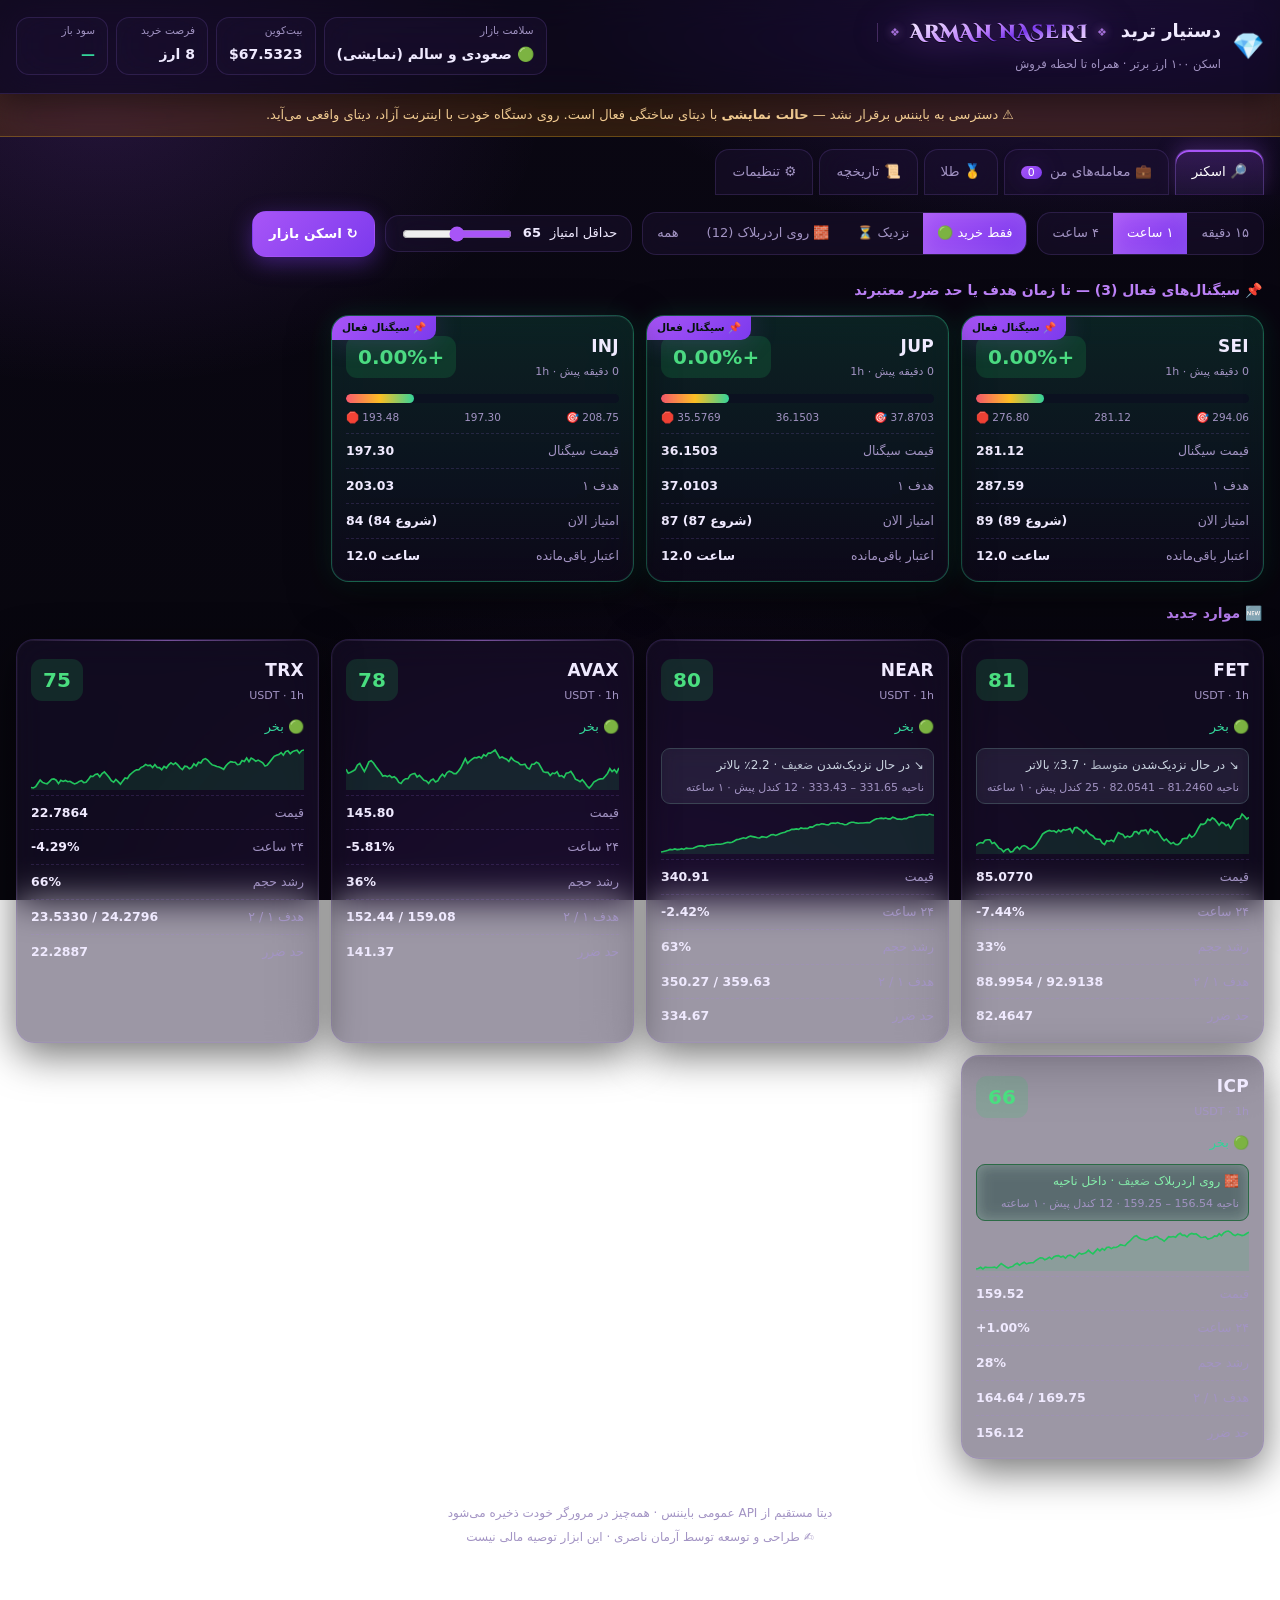
==== commit 3ee69d65: "Add Iranian gold ETF tab: bubble vs NAV analysis with z-score timing for Ayar and Mesghal Co-authore" ====
--- a/dashboard/index.html
+++ b/dashboard/index.html
@@ -36,6 +36,7 @@
 <nav class="tabs">
   <button class="tab on" data-tab="scan">🔎 اسکنر</button>
   <button class="tab" data-tab="pos">💼 معامله‌های من <span class="badge" id="posCount">0</span></button>
+  <button class="tab" data-tab="gold">🥇 طلا</button>
   <button class="tab" data-tab="hist">📜 تاریخچه</button>
   <button class="tab" data-tab="set">⚙️ تنظیمات</button>
 </nav>
@@ -79,6 +80,23 @@
   <div id="histCards"></div>
   <section class="list" id="histList"></section>
   <div class="empty" id="histEmpty">هنوز معامله‌ی بسته‌شده‌ای نداری.</div>
+</main>
+
+<!-- ─────────── صندوق‌های طلا ─────────── -->
+<main class="page" id="page-gold">
+  <div class="controls">
+    <button class="btn primary" id="goldFetch">🔄 دریافت خودکار از TSETMC</button>
+    <button class="btn" id="goldAdd">➕ ثبت دستی قیمت امروز</button>
+    <span class="muted" id="goldStatus">—</span>
+  </div>
+  <div id="goldVerdict"></div>
+  <div id="goldCards" class="grid"></div>
+  <section class="card pad" id="goldHelp">
+    <h3>📖 این صفحه چطور کار می‌کند؟</h3>
+    <p class="muted">برای صندوق طلا، اندیکاتورهای کریپتو (RSI و مکدی) بی‌فایده‌اند — چون قیمت صندوق فقط دنبال طلای جهانی و دلار است. تنها چیزی که <b>واقعاً</b> قابل معامله است، <b>حباب</b> است: اختلاف قیمت تابلو با ارزش واقعی دارایی‌ها (NAV).</p>
+    <p class="muted">این صفحه حباب هر صندوق را با <b>عادت تاریخی خودش</b> مقایسه می‌کند، نه با صفر. اگر عیار همیشه ۱.۵٪ حباب دارد، حبابِ ۰.۳٪ برایش ارزان است.</p>
+    <p class="muted">هر روز یک بار دکمه‌ی بالا را بزن تا قیمت و NAV ذخیره شود. بعد از حدود ۱۰ روز، تحلیل معنادار می‌شود.</p>
+  </section>
 </main>
 
 <!-- ─────────── تنظیمات ─────────── -->
--- a/dashboard/style.css
+++ b/dashboard/style.css
@@ -308,3 +308,34 @@
   .sig{font-size:15px;letter-spacing:.04em;margin-inline-start:8px;padding-inline:9px;gap:6px}
   .sig::before,.sig::after{font-size:9px}
 }
+
+/* ── صندوق‌های طلا ── */
+.gcard{border-inline-start:3px solid var(--line2)}
+.gcard.lvl0,.gcard.lvl1{border-inline-start-color:#34d399}
+.gcard.lvl2{border-inline-start-color:#a394c4}
+.gcard.lvl3{border-inline-start-color:#fbbf24}
+.gcard.lvl4{border-inline-start-color:#fb5a6d}
+.gtop{display:flex;align-items:center;gap:9px;flex-wrap:wrap;margin-bottom:11px}
+.gtop b{font-size:18px}
+.gtop .muted{font-size:12px;flex:1}
+.gver{font-size:13px;font-weight:700;padding:3px 11px;border-radius:99px;
+  background:rgba(168,120,255,.12);border:1px solid var(--line)}
+.gver.up{color:var(--gr);border-color:rgba(52,211,153,.4);background:rgba(52,211,153,.12)}
+.gver.dn{color:var(--rd);border-color:rgba(251,90,109,.4);background:rgba(251,90,109,.12)}
+.gver.wa{color:var(--or);border-color:rgba(251,191,36,.4);background:rgba(251,191,36,.12)}
+.gnums{display:grid;grid-template-columns:repeat(auto-fit,minmax(92px,1fr));gap:8px;margin-bottom:11px}
+.gnums div{background:rgba(168,120,255,.09);border:1px solid rgba(168,120,255,.13);
+  border-radius:11px;padding:7px 8px;text-align:center}
+.gnums span{display:block;font-size:11px;color:var(--mu)}
+.gnums b{font-size:14.5px;direction:ltr;display:block}
+.gsvg{width:100%;height:74px;background:rgba(10,6,20,.45);border:1px solid var(--line);
+  border-radius:11px;display:block}
+.glegend{display:flex;justify-content:space-between;font-size:10.5px;color:var(--mu);
+  margin:4px 2px 0;direction:ltr}
+.gnote{font-size:12.5px;color:var(--mu);margin:10px 0 0;line-height:1.85}
+.grow{display:flex;gap:7px;margin-top:10px;flex-wrap:wrap}
+.grow input{flex:1;min-width:104px;padding:8px 11px;font:inherit;font-size:13px}
+.gpick{background:linear-gradient(135deg,rgba(168,85,247,.20),rgba(20,13,36,.5));
+  border:1px solid var(--line2);border-radius:16px;padding:13px 16px;margin-bottom:14px;
+  font-size:14.5px;backdrop-filter:var(--blur)}
+.gpick .muted{display:block;font-size:12px;margin-top:5px}
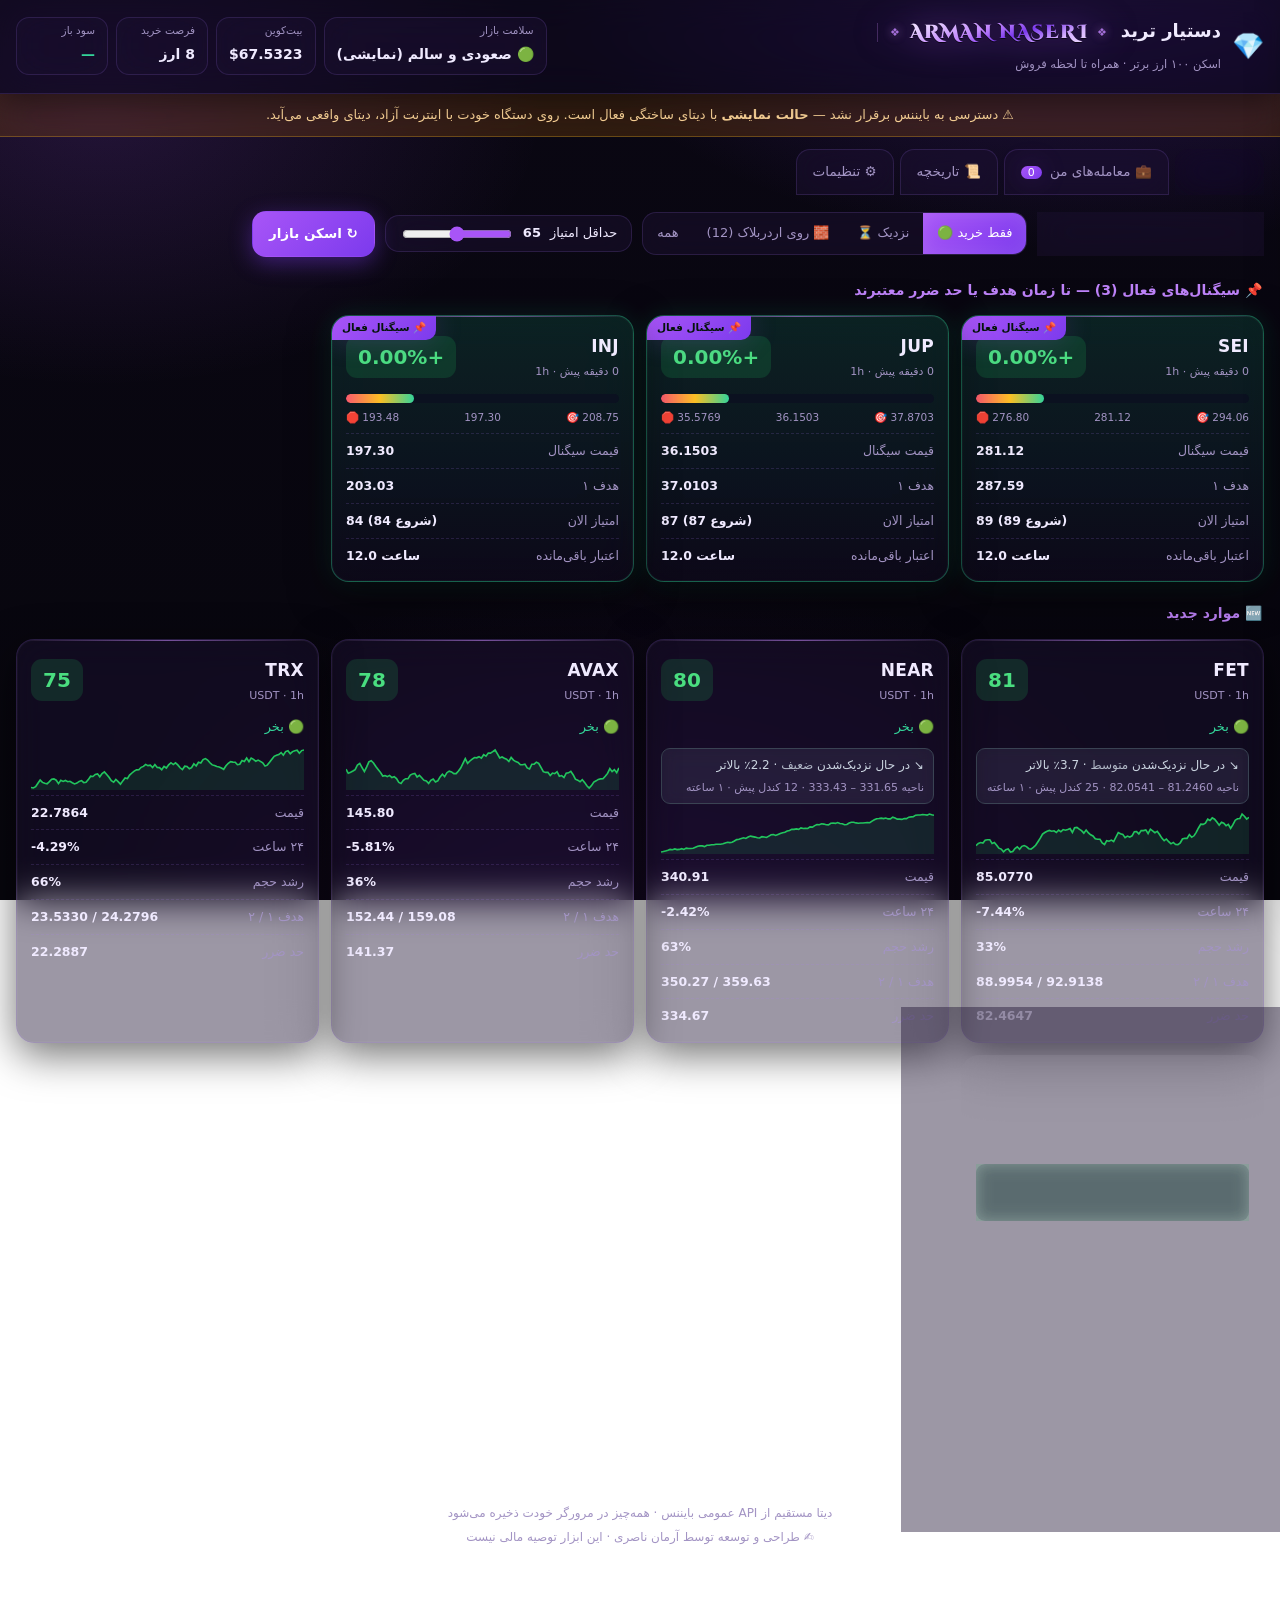
==== commit 26cab1b3: "Remove gold ETF tab Co-authored-by: arena-agent <297053741+arena-agent@users.noreply.github.com>" ====
--- a/dashboard/index.html
+++ b/dashboard/index.html
@@ -36,7 +36,6 @@
 <nav class="tabs">
   <button class="tab on" data-tab="scan">🔎 اسکنر</button>
   <button class="tab" data-tab="pos">💼 معامله‌های من <span class="badge" id="posCount">0</span></button>
-  <button class="tab" data-tab="gold">🥇 طلا</button>
   <button class="tab" data-tab="hist">📜 تاریخچه</button>
   <button class="tab" data-tab="set">⚙️ تنظیمات</button>
 </nav>
@@ -80,23 +79,6 @@
   <div id="histCards"></div>
   <section class="list" id="histList"></section>
   <div class="empty" id="histEmpty">هنوز معامله‌ی بسته‌شده‌ای نداری.</div>
-</main>
-
-<!-- ─────────── صندوق‌های طلا ─────────── -->
-<main class="page" id="page-gold">
-  <div class="controls">
-    <button class="btn primary" id="goldFetch">🔄 دریافت خودکار از TSETMC</button>
-    <button class="btn" id="goldAdd">➕ ثبت دستی قیمت امروز</button>
-    <span class="muted" id="goldStatus">—</span>
-  </div>
-  <div id="goldVerdict"></div>
-  <div id="goldCards" class="grid"></div>
-  <section class="card pad" id="goldHelp">
-    <h3>📖 این صفحه چطور کار می‌کند؟</h3>
-    <p class="muted">برای صندوق طلا، اندیکاتورهای کریپتو (RSI و مکدی) بی‌فایده‌اند — چون قیمت صندوق فقط دنبال طلای جهانی و دلار است. تنها چیزی که <b>واقعاً</b> قابل معامله است، <b>حباب</b> است: اختلاف قیمت تابلو با ارزش واقعی دارایی‌ها (NAV).</p>
-    <p class="muted">این صفحه حباب هر صندوق را با <b>عادت تاریخی خودش</b> مقایسه می‌کند، نه با صفر. اگر عیار همیشه ۱.۵٪ حباب دارد، حبابِ ۰.۳٪ برایش ارزان است.</p>
-    <p class="muted">هر روز یک بار دکمه‌ی بالا را بزن تا قیمت و NAV ذخیره شود. بعد از حدود ۱۰ روز، تحلیل معنادار می‌شود.</p>
-  </section>
 </main>
 
 <!-- ─────────── تنظیمات ─────────── -->
--- a/dashboard/style.css
+++ b/dashboard/style.css
@@ -309,33 +309,3 @@
   .sig::before,.sig::after{font-size:9px}
 }
 
-/* ── صندوق‌های طلا ── */
-.gcard{border-inline-start:3px solid var(--line2)}
-.gcard.lvl0,.gcard.lvl1{border-inline-start-color:#34d399}
-.gcard.lvl2{border-inline-start-color:#a394c4}
-.gcard.lvl3{border-inline-start-color:#fbbf24}
-.gcard.lvl4{border-inline-start-color:#fb5a6d}
-.gtop{display:flex;align-items:center;gap:9px;flex-wrap:wrap;margin-bottom:11px}
-.gtop b{font-size:18px}
-.gtop .muted{font-size:12px;flex:1}
-.gver{font-size:13px;font-weight:700;padding:3px 11px;border-radius:99px;
-  background:rgba(168,120,255,.12);border:1px solid var(--line)}
-.gver.up{color:var(--gr);border-color:rgba(52,211,153,.4);background:rgba(52,211,153,.12)}
-.gver.dn{color:var(--rd);border-color:rgba(251,90,109,.4);background:rgba(251,90,109,.12)}
-.gver.wa{color:var(--or);border-color:rgba(251,191,36,.4);background:rgba(251,191,36,.12)}
-.gnums{display:grid;grid-template-columns:repeat(auto-fit,minmax(92px,1fr));gap:8px;margin-bottom:11px}
-.gnums div{background:rgba(168,120,255,.09);border:1px solid rgba(168,120,255,.13);
-  border-radius:11px;padding:7px 8px;text-align:center}
-.gnums span{display:block;font-size:11px;color:var(--mu)}
-.gnums b{font-size:14.5px;direction:ltr;display:block}
-.gsvg{width:100%;height:74px;background:rgba(10,6,20,.45);border:1px solid var(--line);
-  border-radius:11px;display:block}
-.glegend{display:flex;justify-content:space-between;font-size:10.5px;color:var(--mu);
-  margin:4px 2px 0;direction:ltr}
-.gnote{font-size:12.5px;color:var(--mu);margin:10px 0 0;line-height:1.85}
-.grow{display:flex;gap:7px;margin-top:10px;flex-wrap:wrap}
-.grow input{flex:1;min-width:104px;padding:8px 11px;font:inherit;font-size:13px}
-.gpick{background:linear-gradient(135deg,rgba(168,85,247,.20),rgba(20,13,36,.5));
-  border:1px solid var(--line2);border-radius:16px;padding:13px 16px;margin-bottom:14px;
-  font-size:14.5px;backdrop-filter:var(--blur)}
-.gpick .muted{display:block;font-size:12px;margin-top:5px}
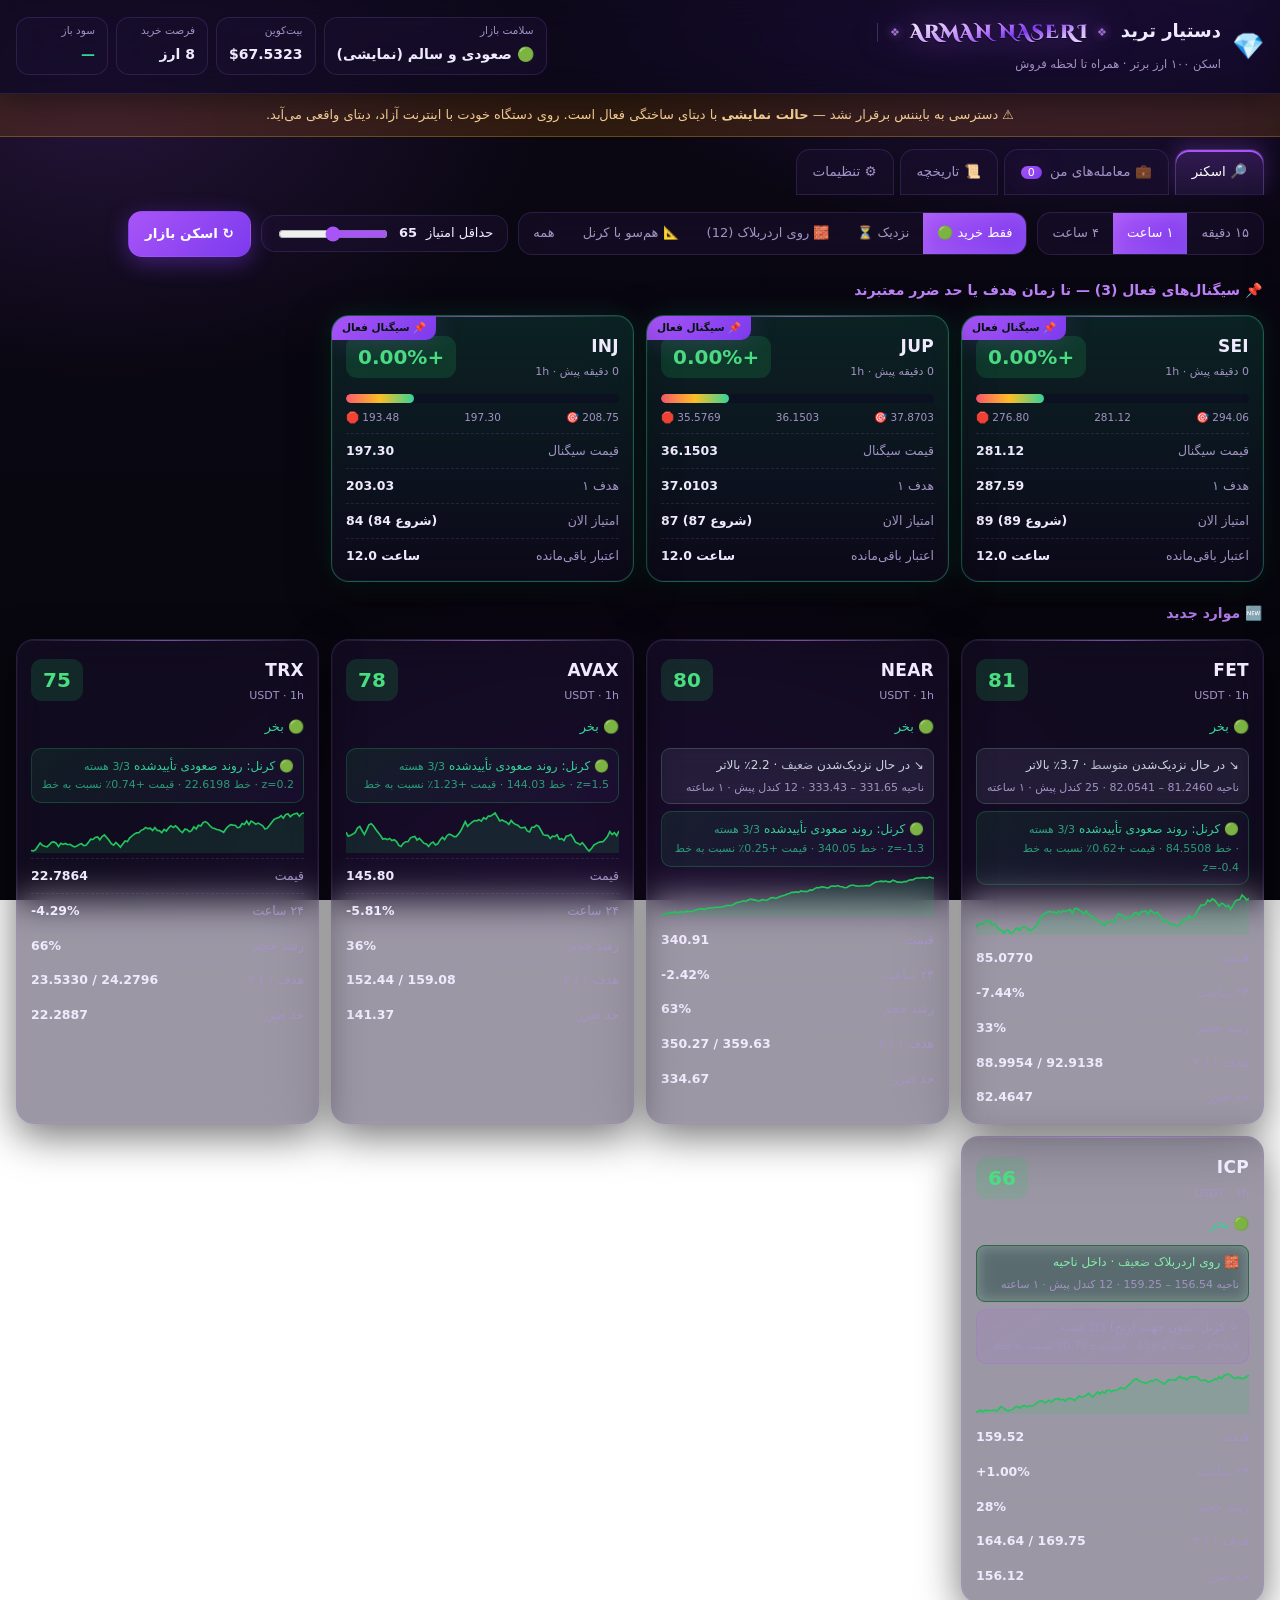
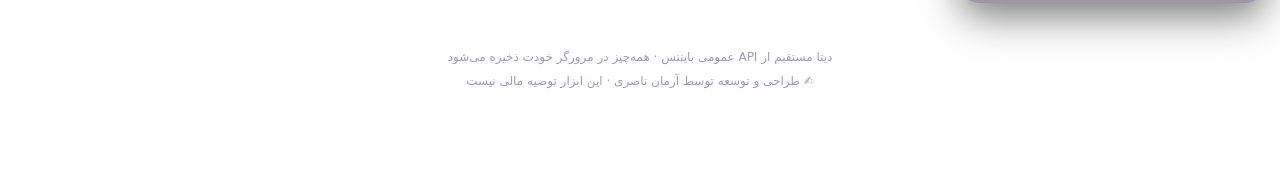
==== commit 54def16c: "Add Multi Kernel Regression indicator: 9 kernels, residual bands, scan filter and drawer chart Co-au" ====
--- a/dashboard/index.html
+++ b/dashboard/index.html
@@ -52,6 +52,7 @@
       <button data-f="buy" class="on">فقط خرید 🟢</button>
       <button data-f="near">نزدیک ⏳</button>
       <button data-f="ob">🧱 روی اردربلاک</button>
+      <button data-f="kr">📐 هم‌سو با کرنل</button>
       <button data-f="all">همه</button>
     </div>
     <label class="slider">حداقل امتیاز <b id="minScoreVal">65</b>
@@ -104,6 +105,14 @@
   </section>
 
   <section class="card pad">
+    <h3>📐 رگرسیون چندهسته‌ای</h3>
+    <p class="muted" style="font-size:13px;margin-top:0">خط رگرسیون کرنل، قیمت را هموار می‌کند تا جهت واقعی روند دیده شود. «ترکیب سه‌گانه» میانگین سه هسته است و از تک‌هسته پایدارتر عمل می‌کند.</p>
+    <div class="row"><label>هسته</label><select id="s_kset"></select></div>
+    <div class="row"><label>پهنای باند (هرچه بیشتر، نرم‌تر)</label><input type="number" id="s_kbw" step="1" min="5" max="60" value="14"></div>
+    <div class="row"><label>ضریب باند انحراف (σ)</label><input type="number" id="s_kdev" step="0.1" min="0.5" max="4" value="1.5"></div>
+  </section>
+
+  <section class="card pad">
     <h3>🔔 هشدارها</h3>
     <div class="row"><label>اعلان مرورگر</label><button class="btn" id="notifBtn">فعال‌سازی</button></div>
     <div class="row"><label>صدای هشدار</label><input type="checkbox" id="s_sound" checked></div>
--- a/dashboard/style.css
+++ b/dashboard/style.css
@@ -271,6 +271,20 @@
 .sechead{color:var(--pu)}
 .ribbon{background:linear-gradient(135deg,var(--ac),var(--ac2))!important;box-shadow:var(--glow)}
 
+/* ── رگرسیون چندهسته‌ای ── */
+.kreg{margin:6px 0;padding:7px 9px;border-radius:10px;font-size:12px;line-height:1.7;
+  background:linear-gradient(145deg,#a855f71a,#7c3aed0d);border:1px solid #a855f733}
+.kreg.up{background:linear-gradient(145deg,#22c55e1a,#7c3aed0d);border-color:#22c55e40}
+.kreg.dn{background:linear-gradient(145deg,#ef44441a,#7c3aed0d);border-color:#ef444440}
+.kreg.wa{background:linear-gradient(145deg,#f59e0b1a,#7c3aed0d);border-color:#f59e0b40}
+.kreg em{font-style:normal;opacity:.75;font-size:11px}
+.kreg span{display:block;opacity:.7;font-size:11px;direction:ltr;text-align:right}
+.krrow{display:flex;align-items:center;gap:10px;margin:6px 0 2px;font-size:12px;color:#8b98b3}
+.krrow input[type=range]{flex:1;accent-color:#a855f7}
+.krrow b{color:#e9edf6}
+#krSeg{flex-wrap:wrap}
+#krSeg button{font-size:11px;padding:4px 7px}
+
 /* ── امضای انگلیسی کنار عنوان ── */
 .sig{
   font-family:'Cinzel Decorative','Playfair Display','Trajan Pro','Georgia',serif;
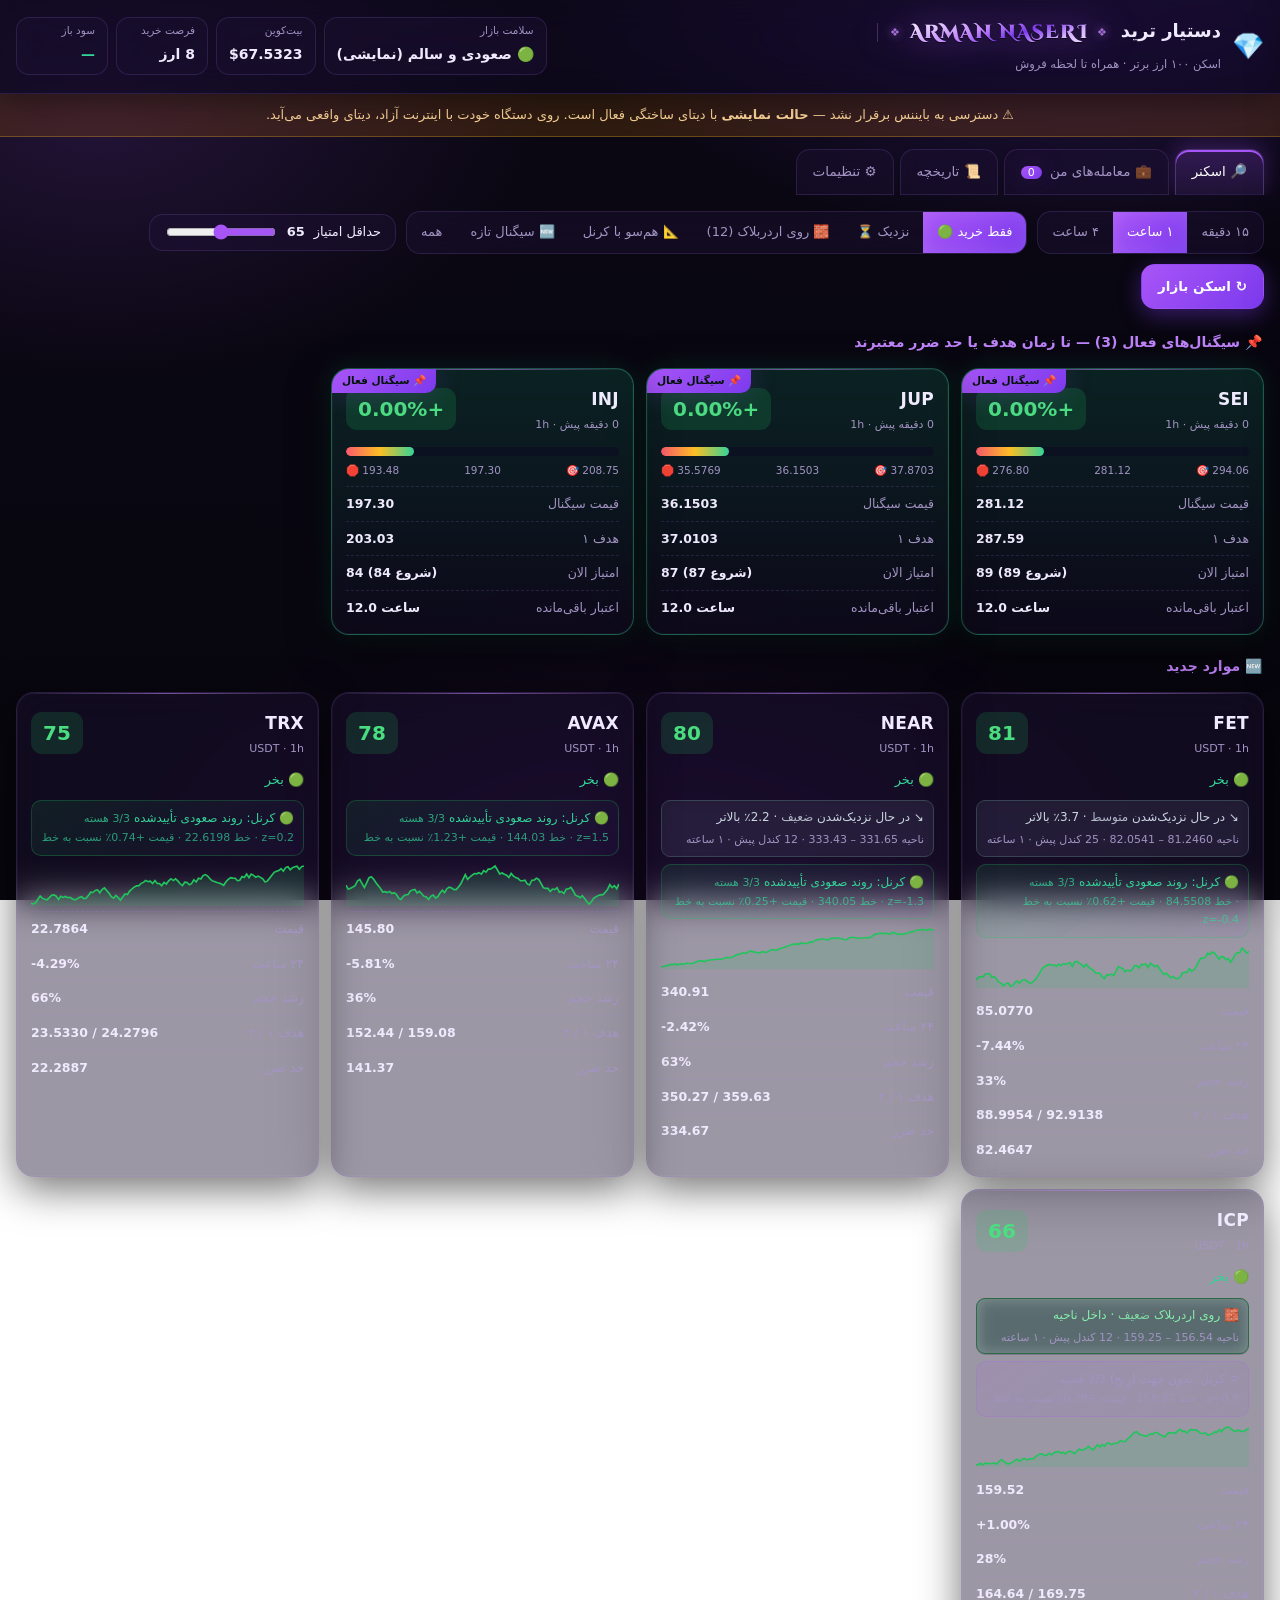
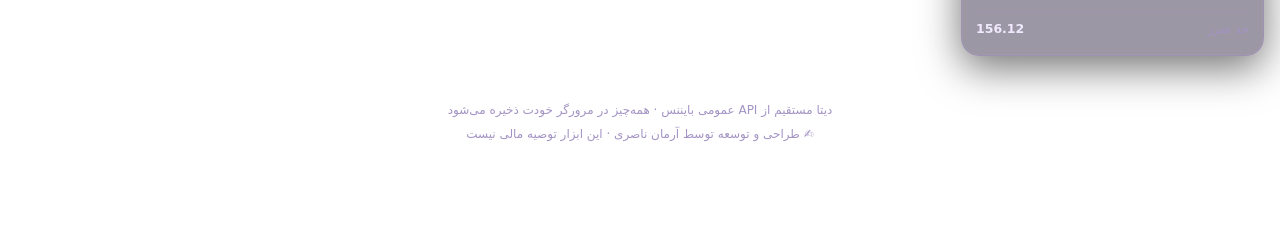
==== commit dbf0b378: "Add Pine Script indicator and fresh 1h kernel buy-signal hunter Co-authored-by: arena-agent <2970537" ====
--- a/dashboard/index.html
+++ b/dashboard/index.html
@@ -53,6 +53,7 @@
       <button data-f="near">نزدیک ⏳</button>
       <button data-f="ob">🧱 روی اردربلاک</button>
       <button data-f="kr">📐 هم‌سو با کرنل</button>
+      <button data-f="fresh">🆕 سیگنال تازه</button>
       <button data-f="all">همه</button>
     </div>
     <label class="slider">حداقل امتیاز <b id="minScoreVal">65</b>
@@ -110,6 +111,7 @@
     <div class="row"><label>هسته</label><select id="s_kset"></select></div>
     <div class="row"><label>پهنای باند (هرچه بیشتر، نرم‌تر)</label><input type="number" id="s_kbw" step="1" min="5" max="60" value="14"></div>
     <div class="row"><label>ضریب باند انحراف (σ)</label><input type="number" id="s_kdev" step="0.1" min="0.5" max="4" value="1.5"></div>
+    <div class="row"><label>«تازه» یعنی حداکثر چند کندل پیش</label><input type="number" id="s_fresh" step="1" min="0" max="10" value="2"></div>
   </section>
 
   <section class="card pad">
--- a/dashboard/style.css
+++ b/dashboard/style.css
@@ -285,6 +285,13 @@
 #krSeg{flex-wrap:wrap}
 #krSeg button{font-size:11px;padding:4px 7px}
 
+.fresh{margin:6px 0;padding:7px 9px;border-radius:10px;font-size:12px;line-height:1.7;
+  background:linear-gradient(145deg,#22c55e14,#7c3aed0d);border:1px solid #22c55e33}
+.fresh.hot{background:linear-gradient(145deg,#22c55e2e,#a855f71a);border-color:#22c55e80;
+  box-shadow:0 0 16px #22c55e26}
+.fresh em{font-style:normal;opacity:.75;font-size:11px}
+.fresh span{display:block;opacity:.72;font-size:11px;direction:ltr;text-align:right}
+
 /* ── امضای انگلیسی کنار عنوان ── */
 .sig{
   font-family:'Cinzel Decorative','Playfair Display','Trajan Pro','Georgia',serif;
